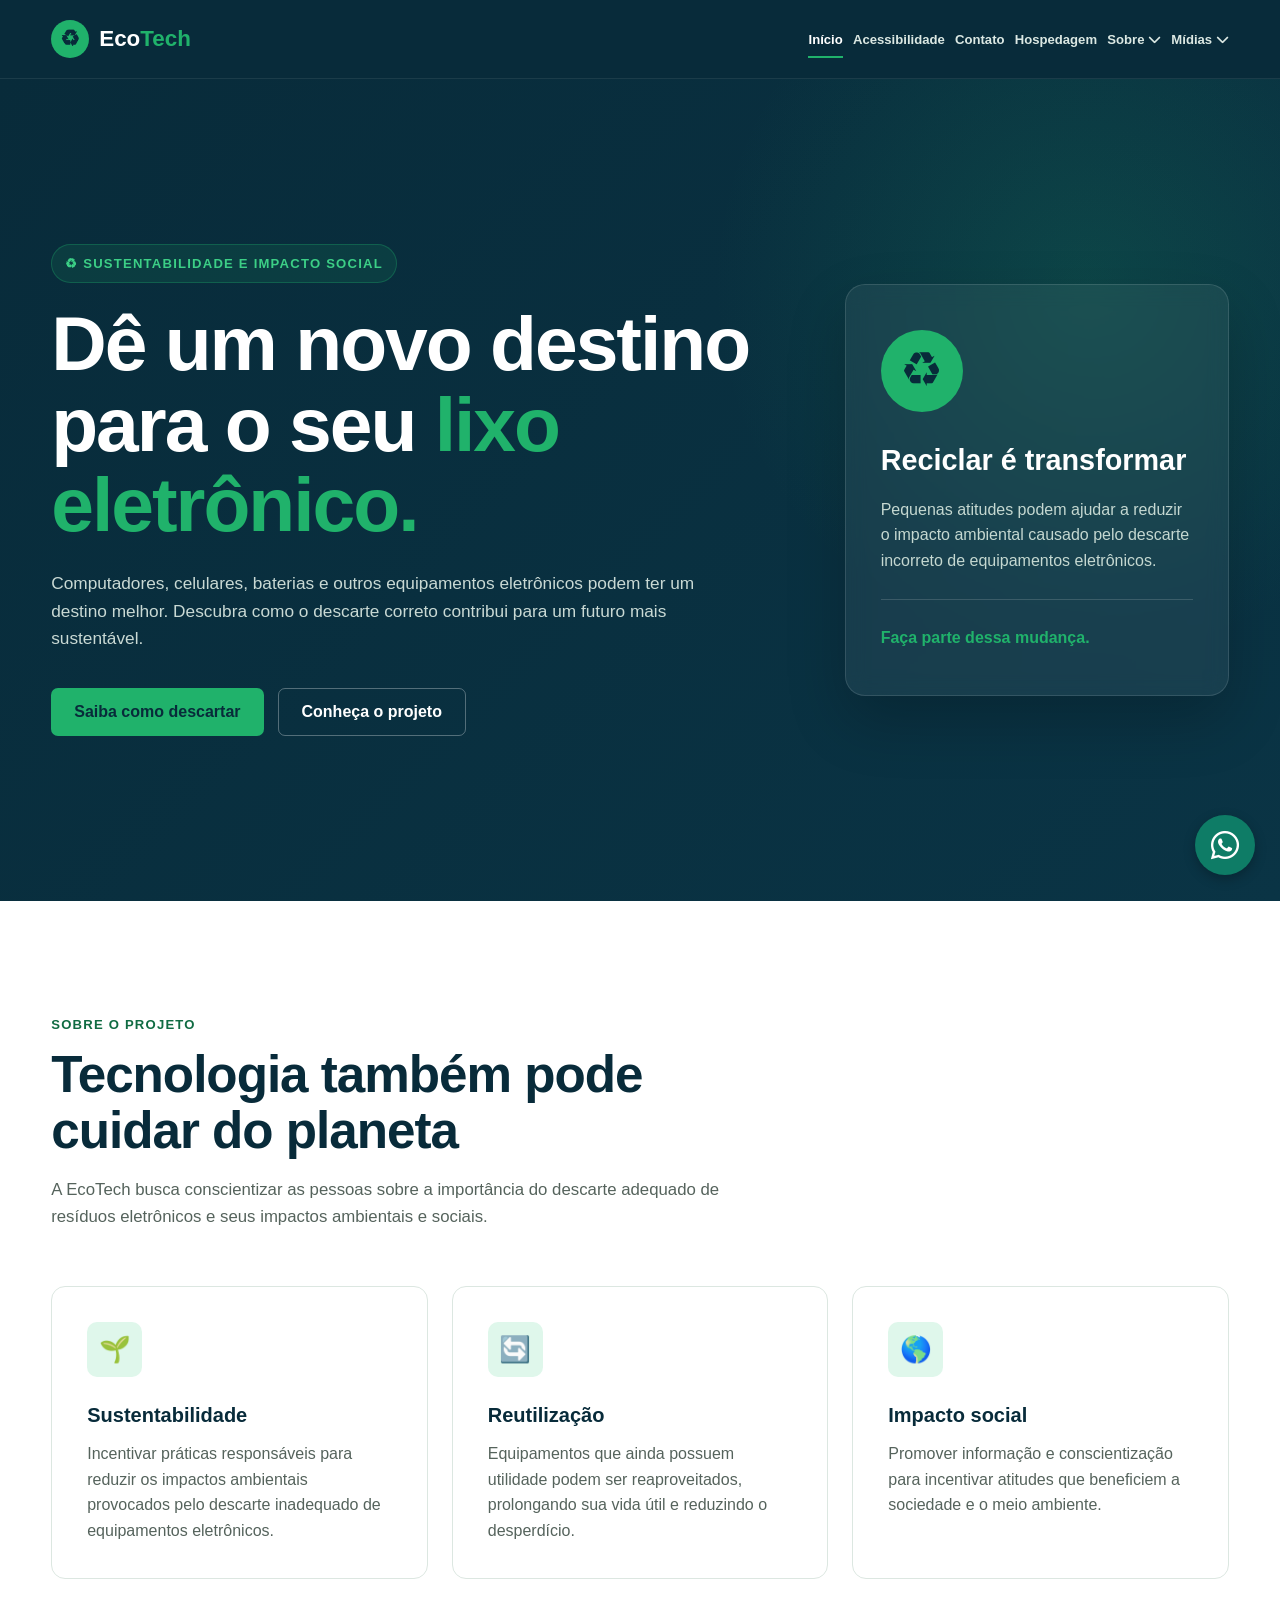
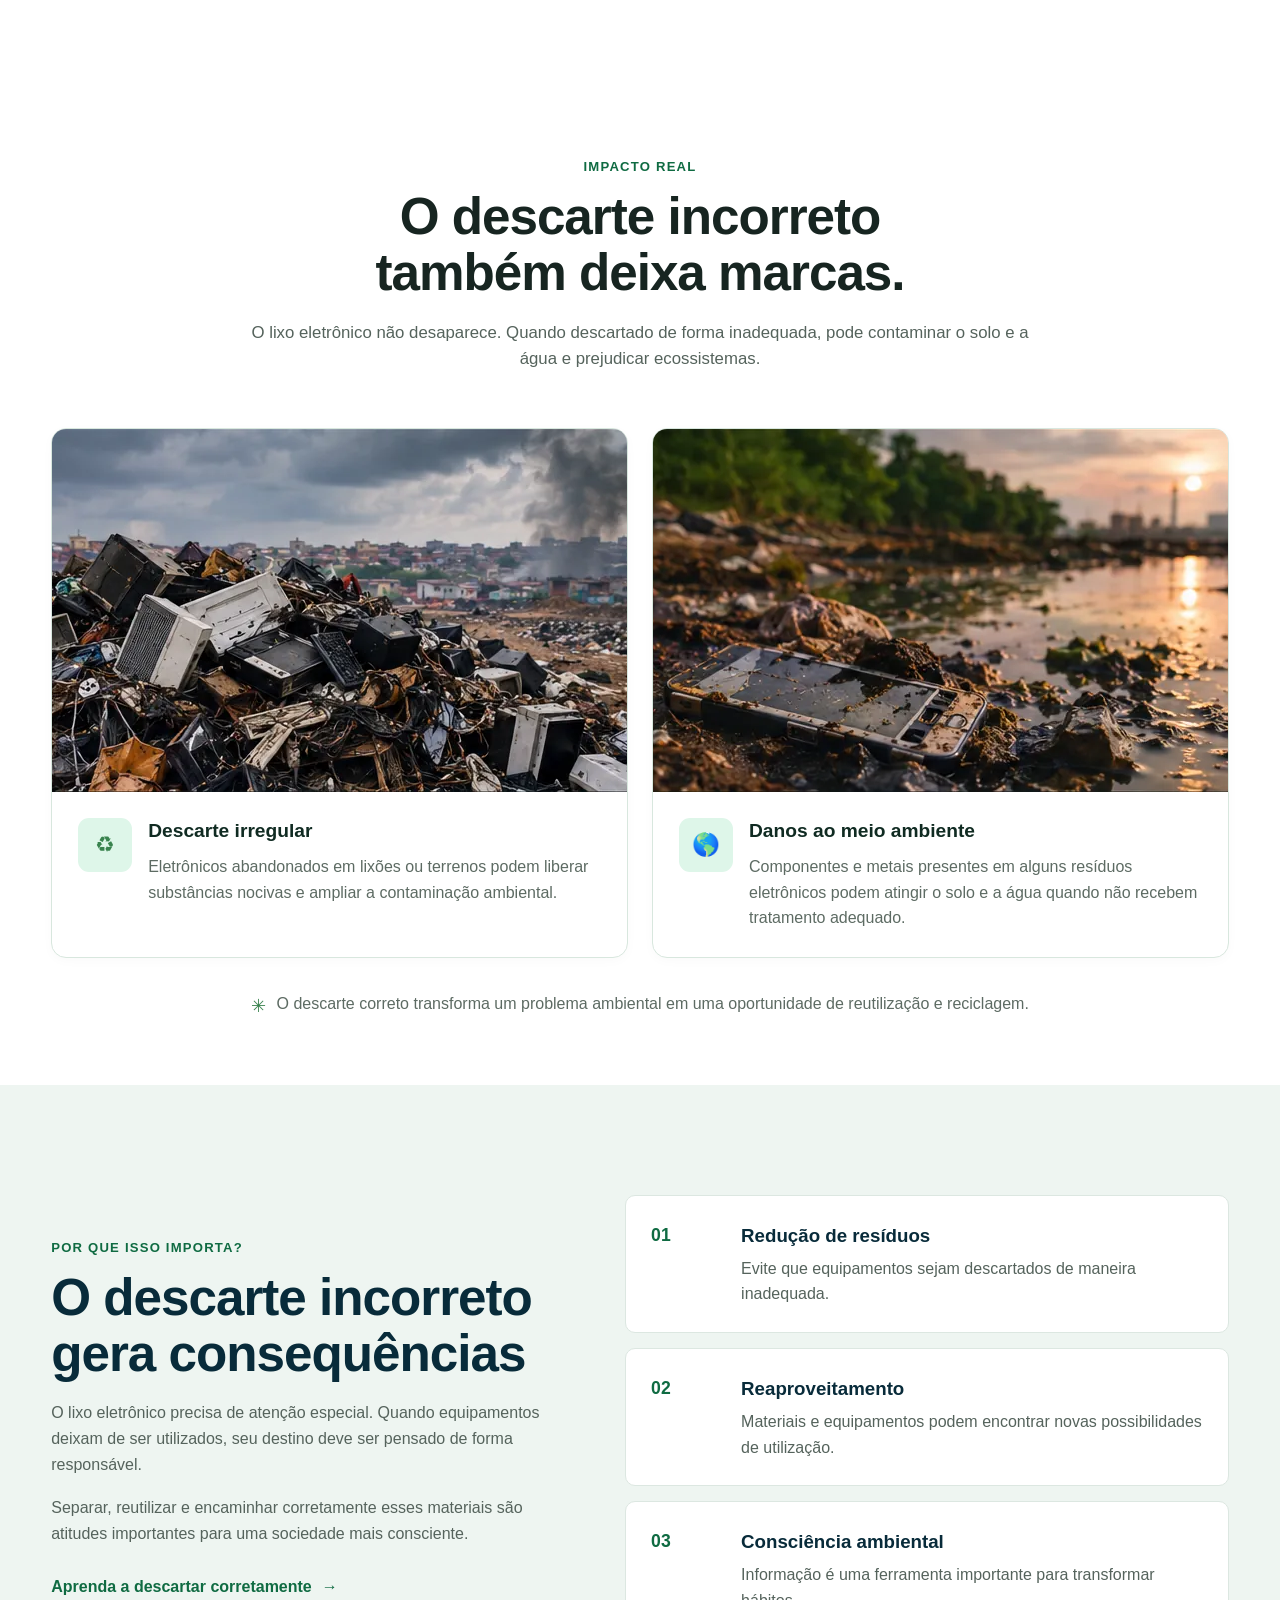
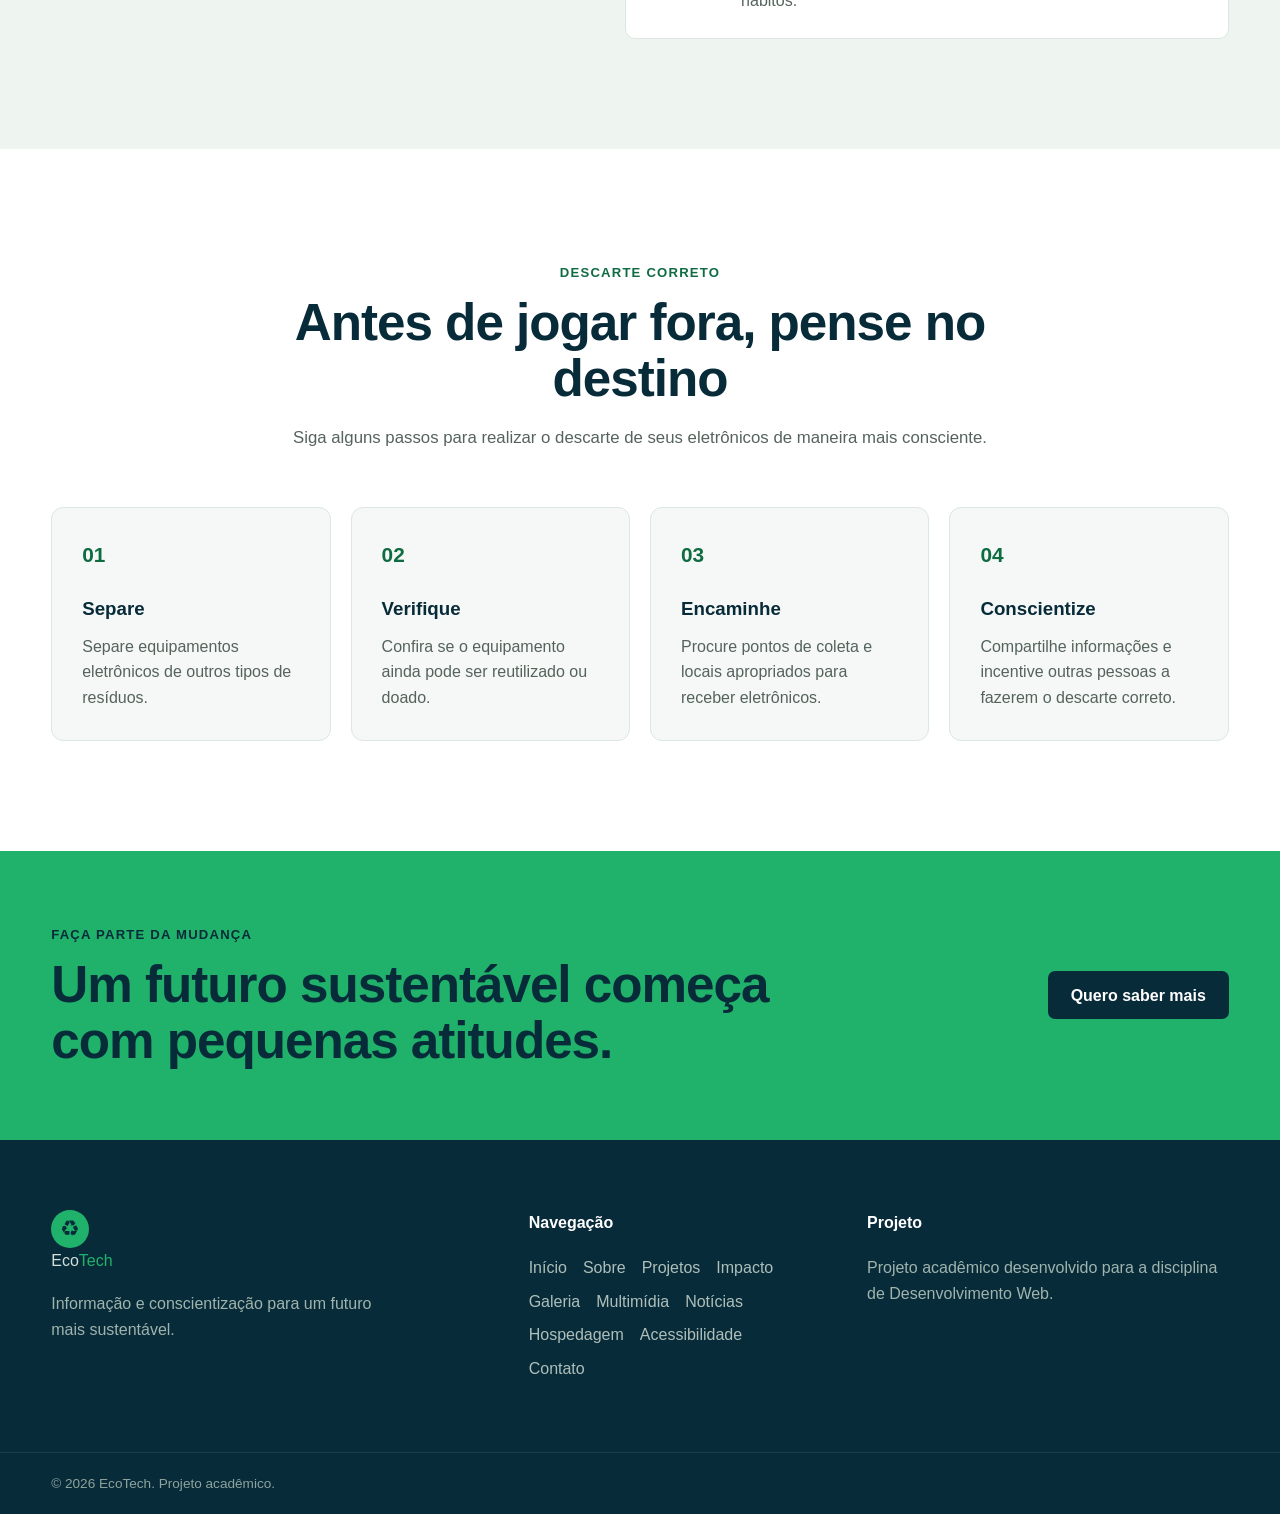
==== index.html @ 9e0bec5a "fixed hamburguer menu in all pages" ====
﻿<!doctype html>
<html lang="pt-BR">
  <head>
    <meta charset="UTF-8" />
    <meta name="author" content="EcoTech" />
    <meta name="viewport" content="width=device-width, initial-scale=1.0" />
    <meta name="keywords" content="reciclagem, lixo eletrônico, sustentabilidade, eletrônicos, descarte correto" />
    <meta name="description" content="Projeto de conscientização sobre reciclagem de eletrônicos, descarte correto e sustentabilidade."/>

    <link rel="stylesheet" href="css/menu.css" />
    <link rel="stylesheet" href="css/style.css" />
    <link rel="stylesheet" href="css/acessibilidade.css" />
    <link rel="icon" type="image/png" href="images/favicon.png" />
    <link rel="stylesheet" href="https://cdnjs.cloudflare.com/ajax/libs/font-awesome/6.7.2/css/all.min.css" />

    <title>EcoTech - Reciclagem de Eletrônicos</title>
  </head>

  <body class="whatsapp-standard">
    <a href="#conteudo" class="skip-link">Pular para o conteúdo principal</a>

    <!-- CABEÇALHO -->
    <header class="header">
      <div class="container header-content">
        <a href="index.html" class="logo" aria-label="EcoTech - Página inicial">
          <span class="logo-icon" aria-hidden="true">♻</span>
          <span>Eco<span>Tech</span></span>
        </a>

      <button
        class="menu-toggle"
        id="menu-toggle"
        type="button"
        aria-label="Abrir menu"
        aria-expanded="false"
        aria-controls="menu-principal"
      >
        <span></span>
        <span></span>
        <span></span>
      </button>

      <nav id="menu-principal" class="navigation" aria-label="Navegação principal">
        <ul class="nav-list">
          <li><a href="index.html">Início</a></li>
          <li><a href="acessibilidade.html">Acessibilidade</a></li>
          <li><a href="contato.html">Contato</a></li>
          <li><a href="orcamento_hospedagem.html">Hospedagem</a></li>

          <li class="dropdown">
            <a
              href="#"
              class="drop-btn"
              role="button"
              aria-haspopup="true"
              aria-expanded="false"
              aria-controls="submenu-sobre"
            >
              Sobre
              <i class="fa-solid fa-chevron-down" aria-hidden="true"></i>
            </a>

            <ul class="dropdown-menu" id="submenu-sobre">
              <li><a href="sobre.html">Sobre nós</a></li>
              <li><a href="impacto.html">Impacto</a></li>
              <li><a href="projetos.html">Projetos</a></li>
            </ul>
          </li>

          <li class="dropdown">
            <a
              href="#"
              class="drop-btn"
              role="button"
              aria-haspopup="true"
              aria-expanded="false"
              aria-controls="submenu-midia"
            >
              Mídias
              <i class="fa-solid fa-chevron-down" aria-hidden="true"></i>
            </a>

            <ul class="dropdown-menu" id="submenu-midia">
              <li><a href="noticias.html">Notícias</a></li>
              <li><a href="galeria.html">Galeria</a></li>
              <li><a href="midia.html">Multimídia</a></li>
            </ul>
          </li>
        </ul>
      </nav>
      </div>
    </header>

    <main id="conteudo">
      <!-- HERO -->
      <section id="inicio" class="hero">
        <div class="container hero-content">
          <div class="hero-text">
            <span class="tag">♻ Sustentabilidade e impacto social</span>

            <h1>
              Dê um novo destino para o seu
              <strong>lixo eletrônico.</strong>
            </h1>

            <p>
              Computadores, celulares, baterias e outros equipamentos
              eletrônicos podem ter um destino melhor. Descubra como o descarte
              correto contribui para um futuro mais sustentável.
            </p>

            <div class="hero-buttons">
              <a href="#descarte" class="btn btn-primary">
                Saiba como descartar
              </a>
              <a href="#sobre" class="btn btn-secondary">Conheça o projeto</a>
            </div>
          </div>

          <div class="hero-card" role="region" aria-labelledby="hero-card-title">
            <div class="recycle-icon" aria-hidden="true">♻</div>

            <h2 id="hero-card-title">Reciclar é transformar</h2>

            <p>
              Pequenas atitudes podem ajudar a reduzir o impacto ambiental
              causado pelo descarte incorreto de equipamentos eletrônicos.
            </p>

            <div class="hero-line"></div>

            <span>Faça parte dessa mudança.</span>
          </div>
        </div>
      </section>

      <!-- SOBRE O PROJETO -->
      <section id="sobre" class="section about">
        <div class="container">
          <div class="section-heading">
            <span class="section-label">Sobre o projeto</span>

            <h2>Tecnologia também pode cuidar do planeta</h2>

            <p>
              A EcoTech busca conscientizar as pessoas sobre a importância do
              descarte adequado de resíduos eletrônicos e seus impactos
              ambientais e sociais.
            </p>
          </div>

          <div class="about-grid">
            <article class="info-card">
              <div class="card-icon" aria-hidden="true">🌱</div>
              <h3>Sustentabilidade</h3>
              <p>
                Incentivar práticas responsáveis para reduzir os impactos
                ambientais provocados pelo descarte inadequado de equipamentos
                eletrônicos.
              </p>
            </article>

            <article class="info-card">
              <div class="card-icon" aria-hidden="true">🔄</div>
              <h3>Reutilização</h3>
              <p>
                Equipamentos que ainda possuem utilidade podem ser
                reaproveitados, prolongando sua vida útil e reduzindo o
                desperdício.
              </p>
            </article>

            <article class="info-card">
              <div class="card-icon" aria-hidden="true">🌎</div>
              <h3>Impacto social</h3>
              <p>
                Promover informação e conscientização para incentivar atitudes
                que beneficiem a sociedade e o meio ambiente.
              </p>
            </article>
          </div>
        </div>
      </section>

      <!-- IMPACTO REAL DO LIXO ELETRÔNICO -->
      <section
        id="impacto-ambiental"
        class="section ecotech-impact-gallery"
        aria-labelledby="impacto-ambiental-title"
      >
        <div class="container">
          <div class="section-heading center">
            <span class="section-label">Impacto real</span>
            <h2 id="impacto-ambiental-title">
              O descarte incorreto também deixa marcas.
            </h2>
            <p>
              O lixo eletrônico não desaparece. Quando descartado de forma
              inadequada, pode contaminar o solo e a água e prejudicar
              ecossistemas.
            </p>
          </div>

          <div class="ecotech-impact-grid">
            <article class="ecotech-impact-card">
              <img
                src="images/descarte-irregular.webp"
                alt="Acúmulo de computadores e componentes eletrônicos descartados irregularmente em um terreno"
                width="652"
                height="363"
                loading="lazy"
                decoding="async"
              />
              <div class="ecotech-impact-card-content">
                <span class="ecotech-impact-symbol" aria-hidden="true">♻</span>
                <div>
                  <h3>Descarte irregular</h3>
                  <p>
                    Eletrônicos abandonados em lixões ou terrenos podem liberar
                    substâncias nocivas e ampliar a contaminação ambiental.
                  </p>
                </div>
              </div>
            </article>

            <article class="ecotech-impact-card">
              <img
                src="images/impacto-ambiental.webp"
                alt="Aparelhos eletrônicos descartados junto à margem de um corpo d’água"
                width="650"
                height="363"
                loading="lazy"
                decoding="async"
              />
              <div class="ecotech-impact-card-content">
                <span class="ecotech-impact-symbol" aria-hidden="true">🌎</span>
                <div>
                  <h3>Danos ao meio ambiente</h3>
                  <p>
                    Componentes e metais presentes em alguns resíduos
                    eletrônicos podem atingir o solo e a água quando não recebem
                    tratamento adequado.
                  </p>
                </div>
              </div>
            </article>
          </div>

          <p class="ecotech-impact-note">
            <span aria-hidden="true">✳</span>
            O descarte correto transforma um problema ambiental em uma
            oportunidade de reutilização e reciclagem.
          </p>
        </div>
      </section>

      <!-- IMPACTO -->
      <section id="importancia" class="section impact">
        <div class="container impact-content">
          <div class="impact-text">
            <span class="section-label">Por que isso importa?</span>

            <h2>O descarte incorreto gera consequências</h2>

            <p>
              O lixo eletrônico precisa de atenção especial. Quando equipamentos
              deixam de ser utilizados, seu destino deve ser pensado de forma
              responsável.
            </p>

            <p>
              Separar, reutilizar e encaminhar corretamente esses materiais são
              atitudes importantes para uma sociedade mais consciente.
            </p>

            <a href="#descarte" class="text-link">
              Aprenda a descartar corretamente
              <span aria-hidden="true">→</span>
            </a>
          </div>

          <div class="impact-list">
            <article class="impact-item">
              <span class="impact-number">01</span>
              <div>
                <h3>Redução de resíduos</h3>
                <p>
                  Evite que equipamentos sejam descartados de maneira
                  inadequada.
                </p>
              </div>
            </article>

            <article class="impact-item">
              <span class="impact-number">02</span>
              <div>
                <h3>Reaproveitamento</h3>
                <p>
                  Materiais e equipamentos podem encontrar novas possibilidades
                  de utilização.
                </p>
              </div>
            </article>

            <article class="impact-item">
              <span class="impact-number">03</span>
              <div>
                <h3>Consciência ambiental</h3>
                <p>
                  Informação é uma ferramenta importante para transformar
                  hábitos.
                </p>
              </div>
            </article>
          </div>
        </div>
      </section>

      <!-- DESCARTE -->
      <section id="descarte" class="section disposal">
        <div class="container">
          <div class="section-heading center">
            <span class="section-label">Descarte correto</span>

            <h2>Antes de jogar fora, pense no destino</h2>

            <p>
              Siga alguns passos para realizar o descarte de seus eletrônicos de
              maneira mais consciente.
            </p>
          </div>

          <div class="steps">
            <article class="step">
              <span class="step-number">01</span>
              <h3>Separe</h3>
              <p>
                Separe equipamentos eletrônicos de outros tipos de resíduos.
              </p>
            </article>

            <article class="step">
              <span class="step-number">02</span>
              <h3>Verifique</h3>
              <p>
                Confira se o equipamento ainda pode ser reutilizado ou doado.
              </p>
            </article>

            <article class="step">
              <span class="step-number">03</span>
              <h3>Encaminhe</h3>
              <p>
                Procure pontos de coleta e locais apropriados para receber
                eletrônicos.
              </p>
            </article>

            <article class="step">
              <span class="step-number">04</span>
              <h3>Conscientize</h3>
              <p>
                Compartilhe informações e incentive outras pessoas a fazerem o
                descarte correto.
              </p>
            </article>
          </div>
        </div>
      </section>

      <!-- CTA -->
      <section class="cta">
        <div class="container cta-content">
          <div>
            <span class="section-label">Faça parte da mudança</span>
            <h2>Um futuro sustentável começa com pequenas atitudes.</h2>
          </div>

          <a href="contato.html" class="btn btn-light"> Quero saber mais </a>
        </div>
      </section>

      <!-- Botão flutuante do WhatsApp -->
      <a
        href="https://wa.me/5511999999999"
        class="whatsapp-float"
        target="_blank"
        rel="noopener noreferrer"
        aria-label="Entre em contato com a EcoTech pelo WhatsApp (abre em nova aba)"
        title="Fale conosco pelo WhatsApp"
      >
        <i class="fa-brands fa-whatsapp" aria-hidden="true"></i>
      </a>
    </main>

    <!-- RODAPÉ -->
    <footer id="contato" class="footer">
      <div class="container footer-content">
        <div class="footer-brand">
          <a href="#inicio" class="logo">
            <span class="logo-icon" aria-hidden="true">♻</span>
            <span>Eco<span>Tech</span></span>
          </a>

          <p>Informação e conscientização para um futuro mais sustentável.</p>
        </div>

        <div class="footer-column">
          <h2>Navegação</h2>
          <ul class="footer-links-list">
            <li><a href="index.html#inicio" aria-current="page">Início</a></li>
            <li><a href="sobre.html">Sobre</a></li>
            <li><a href="projetos.html">Projetos</a></li>
            <li><a href="impacto.html">Impacto</a></li>
            <li><a href="galeria.html">Galeria</a></li>
            <li><a href="midia.html">Multimídia</a></li>
            <li><a href="noticias.html">Notícias</a></li>
            <li><a href="orcamento_hospedagem.html">Hospedagem</a></li>
            <li><a href="acessibilidade.html">Acessibilidade</a></li>
            <li><a href="contato.html">Contato</a></li>
          </ul>
        </div>

        <div class="footer-column">
          <h2>Projeto</h2>
          <p>
            Projeto acadêmico desenvolvido para a disciplina de Desenvolvimento
            Web.
          </p>
        </div>
      </div>

      <div class="footer-bottom">
        <div class="container">
          <p>© 2026 EcoTech. Projeto acadêmico.</p>
        </div>
      </div>
    </footer>

    <script src="funcionalidades/acessibilidade.js"></script>

    <!-- VLibras -->
    <div vw class="enabled">
      <div vw-access-button class="active"></div>
      <div vw-plugin-wrapper>
        <div class="vw-plugin-top-wrapper"></div>
      </div>
    </div>

    <script src="https://vlibras.gov.br/app/vlibras-plugin.js"></script>
    <script>
      new window.VLibras.Widget("https://vlibras.gov.br/app");
    </script>
     <script src="js/header.js" defer></script>
  </body>
</html>
---- css/menu.css ----
/* Ajustes compartilhados para acomodar o menu completo e mantê-lo responsivo. */
@media (min-width: 1101px) {
  .header-content .nav-list {
    gap: clamp(8px, 0.8vw, 12px);
  }

  .header-content .nav-list > li > a,
  .header-content .nav-list > li.dropdown > .drop-btn {
    font-size: clamp(0.82rem, 0.88vw, 0.92rem);
    white-space: nowrap;
  }
}

/* Em tablets, o menu completo recolhe no mesmo botão hambúrguer. */
@media (min-width: 769px) and (max-width: 1100px) {
  .header-content {
    position: relative;
  }

  .header-content > .menu-toggle {
    display: flex !important;
    margin: 0 0 0 auto !important;
  }

  .header-content > .navigation {
    display: none;
    position: absolute;
    z-index: 1000;
    top: 100%;
    left: 0;
    right: 0;
    width: 100%;
    margin: 0;
    padding: 12px 20px 20px;
    background: var(--dark-blue);
    border-top: 1px solid rgba(255, 255, 255, 0.08);
    box-shadow: 0 12px 24px rgba(0, 0, 0, 0.25);
  }

  .header-content > .navigation.is-open {
    display: block !important;
  }

  .header-content > .navigation .nav-list {
    display: flex;
    flex-direction: column;
    align-items: stretch;
    gap: 4px;
  }

  .header-content > .navigation .nav-list > li {
    width: 100%;
  }

  .header-content > .navigation .nav-list > li > a,
  .header-content > .navigation .nav-list > li.dropdown > .drop-btn {
    display: block;
    padding: 13px 10px;
    font-size: 0.9rem;
  }

  .header-content > .navigation .nav-list a::after {
    bottom: 5px;
    left: 10px;
    max-width: calc(100% - 20px);
  }

  .header-content .nav-list .dropdown.is-open .dropdown-menu {
    display: block;
    position: static;
    min-width: 0;
    margin-top: 8px;
    padding: 0 0 0 14px;
    border: 0;
    border-left: 2px solid rgba(32, 178, 107, 0.5);
    border-radius: 0;
    box-shadow: none;
    background: transparent;
  }

  .header-content .nav-list .dropdown-menu li a {
    color: #dbe8e3 !important;
    padding: 8px 0;
    font-size: 0.9rem;
  }

  .header-content .nav-list .dropdown-menu li a:hover {
    background: transparent;
    color: var(--green) !important;
  }
}

@media (max-width: 768px) {
  .header-content .nav-list {
    gap: 4px;
  }
}

/* Rótulo da categoria que agrupa Galeria e Multimídia no rodapé. */
.footer-nav-label {
  font-weight: 600;
}

/* Os links do rodapé fluem em linhas e quebram automaticamente conforme o espaço disponível. */
.footer-column .footer-links-list {
  display: flex;
  flex-flow: row wrap;
  align-items: flex-start;
  gap: 8px 16px;
}

.footer-column .footer-links-list > .footer-nav-label {
  flex-basis: 100%;
  margin-top: 4px;
}

/* Cor padrão do botão flutuante do WhatsApp em todas as páginas, exceto Acessibilidade. */
.whatsapp-standard .whatsapp-float,
.whatsapp-standard .whatsapp-float:hover {
  background-color: #0e7c66 !important;
}
---- css/style.css ----
/* =========================================
   RESET
========================================= */

* {
  margin: 0;
  padding: 0;
  box-sizing: border-box;
}

html {
  scroll-behavior: smooth;
}

body {
  font-family: Arial, Helvetica, sans-serif;
  background-color: #f5f8f6;
  color: #17251f;
  line-height: 1.6;
}

a {
  color: inherit;
  text-decoration: none;
}

ul {
  list-style: none;
}

img {
  max-width: 100%;
  display: block;
}

/* =========================================
   VARIÁVEIS
========================================= */

:root {
  --dark-blue: #082b3a;
  --dark-blue-2: #0d3b4f;

  --green: #20b26b;
  --green-dark: #168451;
  --green-light: #dff7eb;

  --white: #ffffff;
  --light: #f5f8f6;
  --gray: #66736d;
  --border: #dce7e1;

  --container: 1180px;
}

/* =========================================
   ACESSIBILIDADE BASE
========================================= */

.skip-link {
  position: absolute;
  top: -100px;
  left: 20px;
  z-index: 9999;
  background-color: var(--dark-blue);
  color: var(--white);
  padding: 12px 18px;
  border-radius: 6px;
  font-weight: 700;
}

.skip-link:focus {
  top: 15px;
}

/* =========================================
   CONTAINER
========================================= */

.container {
  width: min(92%, var(--container));
  margin: 0 auto;
}

/* =========================================
   HEADER E NAVEGAÇÃO
========================================= */

.header {
  position: sticky;
  top: 0;
  z-index: 1000;
  background-color: var(--dark-blue);
  border-bottom: 1px solid rgba(255, 255, 255, 0.08);
}

.header-content {
  position: relative;
  min-height: 78px;
  display: flex;
  flex-direction: row;
  align-items: center;
  justify-content: space-between;
  gap: 16px;
}

.header-content > .logo {
  display: inline-flex;
  align-items: center;
  justify-content: flex-start;
  gap: 10px;
  margin: 0 auto 0 0;
  flex: 0 0 auto;
  color: var(--white);
  font-size: 1.4rem;
  font-weight: 800;
}

.logo > span:last-child > span {
  color: var(--green);
}

.logo-icon {
  width: 38px;
  height: 38px;
  display: grid;
  place-items: center;
  flex-shrink: 0;
  border-radius: 50%;
  background-color: var(--green);
  color: var(--dark-blue);
  font-size: 1.4rem;
}

.navigation {
  display: block;
  margin-left: auto;
}

.nav-list {
  display: flex;
  align-items: center;
  gap: 28px;
}

.nav-list a {
  position: relative;
  display: inline-block;
  color: #dbe8e3;
  font-size: 0.95rem;
  font-weight: 600;
  transition: color 0.2s ease;
}

.nav-list a::after {
  content: "";
  position: absolute;
  left: 0;
  bottom: -8px;
  width: 0;
  height: 2px;
  background-color: var(--green);
  transition: width 0.2s ease;
}

.nav-list a:hover,
.nav-list a.active,
.nav-list a[aria-current="page"] {
  color: var(--white);
}

.nav-list a:hover::after,
.nav-list a.active::after,
.nav-list a[aria-current="page"]::after {
  width: 100%;
}

/* Submenu Mídia */
.nav-list .dropdown {
  position: relative;
}

.nav-list .dropdown-menu {
  display: none;
  position: absolute;
  top: calc(100% + 8px);
  left: 0;
  background-color: #ffffff;
  min-width: 170px;
  box-shadow: 0 10px 15px -3px rgba(0, 0, 0, 0.2);
  border-radius: 8px;
  padding: 8px 0;
  z-index: 999;
  border: 1px solid #e5e7eb;
}

.nav-list .dropdown:hover > .dropdown-menu,
.nav-list .dropdown.is-open > .dropdown-menu {
  display: block;
}

.nav-list .dropdown-menu li {
  display: block;
  margin: 0;
}

.nav-list .dropdown-menu li a {
  color: #166534;
  padding: 10px 20px;
  display: block;
  white-space: nowrap;
  font-size: 14px;
  font-weight: 600;
  transition: background-color 0.2s ease;
}

.nav-list .dropdown-menu li a::after {
  display: none;
}

.nav-list .dropdown-menu li a:hover {
  background-color: #f3f4f6;
  color: #0f4c27;
}

/* Botão hambúrguer */
.menu-toggle {
  display: none;
  width: 44px;
  height: 44px;
  padding: 9px;
  margin: 0 0 0 auto;
  flex: 0 0 44px;
  flex-direction: column;
  align-items: center;
  justify-content: center;
  gap: 5px;
  border: 1px solid rgba(255, 255, 255, 0.15);
  border-radius: 8px;
  background: transparent;
  color: var(--green);
  cursor: pointer;
}

.menu-toggle span {
  display: block;
  width: 22px;
  height: 2px;
  border-radius: 2px;
  background-color: currentColor;
  transition: transform 0.25s ease, opacity 0.25s ease;
}

/* =========================================
   HERO
========================================= */

.hero {
  min-height: calc(100vh - 78px);
  display: flex;
  align-items: center;
  background:
    radial-gradient(
      circle at 85% 25%,
      rgba(32, 178, 107, 0.16),
      transparent 30%
    ),
    linear-gradient(135deg, var(--dark-blue), #0a3445);
  color: var(--white);
  overflow: hidden;
}

.hero-content {
  display: grid;
  grid-template-columns: 1.3fr 0.7fr;
  align-items: center;
  gap: 80px;
  padding: 90px 0;
}

.tag,
.section-label {
  display: inline-block;
  color: var(--green);
  font-size: 0.82rem;
  font-weight: 800;
  text-transform: uppercase;
  letter-spacing: 1.2px;
}

.tag {
  margin-bottom: 20px;
  padding: 8px 13px;
  background-color: rgba(32, 178, 107, 0.12);
  border: 1px solid rgba(32, 178, 107, 0.3);
  border-radius: 50px;
}

.hero h1 {
  max-width: 720px;
  font-size: clamp(2.5rem, 6vw, 5rem);
  line-height: 1.05;
  letter-spacing: -2px;
  margin-bottom: 25px;
}

.hero h1 strong {
  color: var(--green);
}

.hero-text > p {
  max-width: 650px;
  color: #c9d9d4;
  font-size: 1.08rem;
  margin-bottom: 35px;
}

.hero-buttons {
  display: flex;
  flex-wrap: wrap;
  gap: 14px;
}

.btn {
  display: inline-flex;
  align-items: center;
  justify-content: center;
  min-height: 48px;
  padding: 0 23px;
  border-radius: 7px;
  font-weight: 700;
  transition: transform 0.2s ease, background-color 0.2s ease;
}

.btn:hover {
  transform: translateY(-3px);
}

.btn-primary {
  background-color: var(--green);
  color: var(--dark-blue);
}

.btn-primary:hover {
  background-color: #36c57d;
}

.btn-secondary {
  border: 1px solid rgba(255, 255, 255, 0.3);
  color: var(--white);
}

.btn-secondary:hover {
  background-color: rgba(255, 255, 255, 0.08);
}

.hero-card {
  padding: 45px 35px;
  background-color: rgba(255, 255, 255, 0.06);
  border: 1px solid rgba(255, 255, 255, 0.12);
  border-radius: 20px;
  backdrop-filter: blur(10px);
  box-shadow: 0 25px 60px rgba(0, 0, 0, 0.2);
}

.recycle-icon {
  width: 82px;
  height: 82px;
  display: grid;
  place-items: center;
  margin-bottom: 25px;
  border-radius: 50%;
  background-color: var(--green);
  color: var(--dark-blue);
  font-size: 3rem;
}

.hero-card h2 {
  font-size: 1.8rem;
  margin-bottom: 14px;
}

.hero-card p {
  color: #c5d8d1;
}

.hero-line {
  width: 100%;
  height: 1px;
  margin: 25px 0;
  background-color: rgba(255, 255, 255, 0.15);
}

.hero-card > span {
  color: var(--green);
  font-weight: 700;
}

/* =========================================
   SEÇÕES
========================================= */

.section {
  padding: 110px 0;
}

.section-heading {
  max-width: 720px;
  margin-bottom: 55px;
}

.section-heading.center {
  margin-left: auto;
  margin-right: auto;
  text-align: center;
}

.section-heading h2,
.impact-text h2,
.cta h2 {
  margin-top: 10px;
  color: var(--dark-blue);
  font-size: clamp(2rem, 4vw, 3.2rem);
  line-height: 1.1;
  letter-spacing: -1px;
}

.section-heading p {
  margin-top: 18px;
  color: var(--gray);
  font-size: 1.05rem;
}

/* =========================================
   SOBRE E CARDS
========================================= */

.about {
  background-color: var(--white);
}

.about-grid {
  display: grid;
  grid-template-columns: repeat(3, 1fr);
  gap: 24px;
}

.info-card {
  padding: 35px;
  background-color: var(--white);
  border: 1px solid var(--border);
  border-radius: 14px;
  transition: transform 0.25s ease, box-shadow 0.25s ease;
}

.info-card:hover {
  transform: translateY(-6px);
  box-shadow: 0 18px 40px rgba(8, 43, 58, 0.1);
}

.card-icon {
  width: 55px;
  height: 55px;
  display: grid;
  place-items: center;
  margin-bottom: 22px;
  background-color: var(--green-light);
  border-radius: 10px;
  font-size: 1.6rem;
}

.info-card h3 {
  margin-bottom: 10px;
  color: var(--dark-blue);
  font-size: 1.25rem;
}

.info-card p {
  color: var(--gray);
}

/* =========================================
   IMPACTO AMBIENTAL (GALERIA DE IMPACTO)
========================================= */

.ecotech-impact-gallery {
  overflow: hidden;
  padding-block: clamp(2rem, 5vw, 4rem);
  background: var(--white);
}

.ecotech-impact-gallery .section-heading {
  max-width: 780px;
  margin-inline: auto;
  text-align: center;
}

.ecotech-impact-gallery .section-heading h2 {
  text-wrap: balance;
  color: #172521;
}

.ecotech-impact-grid {
  display: grid;
  grid-template-columns: repeat(2, minmax(0, 1fr));
  gap: clamp(1rem, 2.5vw, 1.5rem);
  margin-top: clamp(2rem, 4vw, 3rem);
}

.ecotech-impact-card {
  display: flex;
  flex-direction: column;
  min-width: 0;
  overflow: hidden;
  border: 1px solid #d8e7de;
  border-radius: 15px;
  background: #ffffff;
  box-shadow: 0 3px 12px rgba(23, 37, 33, 0.025);
  transition: transform 220ms ease, box-shadow 220ms ease, border-color 220ms ease;
}

.ecotech-impact-card:hover {
  transform: translateY(-4px);
  border-color: #a8d9b7;
  box-shadow: 0 12px 28px rgba(35, 75, 50, 0.09);
}

.ecotech-impact-card > img {
  display: block;
  width: 100%;
  aspect-ratio: 1.8 / 1;
  object-fit: cover;
  background: #e0f5e9;
}

.ecotech-impact-card-content {
  display: grid;
  grid-template-columns: auto minmax(0, 1fr);
  align-items: start;
  gap: 1rem;
  flex: 1;
  padding: clamp(1.25rem, 2.5vw, 1.6rem);
}

.ecotech-impact-symbol {
  display: grid;
  place-items: center;
  width: 3.4rem;
  height: 3.4rem;
  flex-shrink: 0;
  border-radius: 11px;
  background: #def6e9;
  color: #39834e;
  font-size: 1.4rem;
  line-height: 1;
  transition: background-color 220ms ease, transform 220ms ease;
}

.ecotech-impact-card:hover .ecotech-impact-symbol {
  background: #d0f0dc;
  transform: scale(1.04);
}

.ecotech-impact-card h3 {
  margin: 0 0 0.65rem;
  color: #102b22;
  font-size: clamp(1.05rem, 1.5vw, 1.25rem);
  font-weight: 650;
  line-height: 1.35;
}

.ecotech-impact-card p {
  margin: 0;
  color: #5d6b63;
  font-size: 1rem;
  line-height: 1.6;
  overflow-wrap: break-word;
}

.ecotech-impact-note {
  display: flex;
  justify-content: center;
  align-items: flex-start;
  gap: 0.65rem;
  max-width: 850px;
  margin: 2rem auto 0;
  color: #5d6b63;
  text-align: center;
  line-height: 1.7;
}

.ecotech-impact-note span {
  flex-shrink: 0;
  color: #39834e;
  font-size: 1.15rem;
}

/* =========================================
   IMPACTO (POR QUE ISSO IMPORTA)
========================================= */

.impact {
  background-color: #eef5f1;
}

.impact-content {
  display: grid;
  grid-template-columns: 0.9fr 1.1fr;
  gap: 80px;
  align-items: center;
}

.impact-text p {
  margin-top: 18px;
  color: var(--gray);
}

.text-link {
  display: inline-flex;
  gap: 10px;
  margin-top: 28px;
  color: var(--green-dark);
  font-weight: 800;
}

.text-link:hover {
  color: var(--dark-blue);
}

.impact-list {
  display: flex;
  flex-direction: column;
  gap: 15px;
}

.impact-item {
  display: grid;
  grid-template-columns: 70px 1fr;
  gap: 20px;
  padding: 25px;
  background-color: var(--white);
  border-radius: 10px;
  border: 1px solid var(--border);
}

.impact-number {
  color: var(--green);
  font-size: 1.1rem;
  font-weight: 900;
}

.impact-item h3 {
  color: var(--dark-blue);
  margin-bottom: 5px;
}

.impact-item p {
  color: var(--gray);
}

/* =========================================
   DESCARTE
========================================= */

.disposal {
  background-color: var(--white);
}

.steps {
  display: grid;
  grid-template-columns: repeat(4, 1fr);
  gap: 20px;
}

.step {
  position: relative;
  padding: 30px;
  background-color: var(--light);
  border: 1px solid var(--border);
  border-radius: 12px;
}

.step-number {
  display: block;
  margin-bottom: 22px;
  color: var(--green);
  font-size: 1.3rem;
  font-weight: 900;
}

.step h3 {
  margin-bottom: 10px;
  color: var(--dark-blue);
}

.step p {
  color: var(--gray);
}

/* =========================================
   CTA
========================================= */

.cta {
  background-color: var(--green);
  padding: 70px 0;
}

.cta-content {
  display: flex;
  align-items: center;
  justify-content: space-between;
  gap: 40px;
}

.cta .section-label {
  color: var(--dark-blue);
}

.cta h2 {
  max-width: 750px;
  color: var(--dark-blue);
  margin-top: 10px;
}

.btn-light {
  flex-shrink: 0;
  background-color: var(--dark-blue);
  color: var(--white);
}

.btn-light:hover {
  background-color: var(--dark-blue-2);
}

/* =========================================
   BOTÃO FLUTUANTE DO WHATSAPP
========================================= */

.whatsapp-float {
  position: fixed;
  right: 25px;
  bottom: 25px;
  z-index: 999;
  display: flex;
  align-items: center;
  justify-content: center;
  width: 60px;
  height: 60px;
  background-color: #25d366;
  color: #ffffff;
  font-size: 32px;
  border-radius: 50%;
  box-shadow: 0 4px 12px rgba(0, 0, 0, 0.25);
  transition: transform 0.3s ease, background-color 0.3s ease, box-shadow 0.3s ease;
}

.whatsapp-float:hover {
  color: #ffffff;
  transform: translateY(-4px) scale(1.05);
  box-shadow: 0 6px 16px rgba(0, 0, 0, 0.3);
}

/* =========================================
   FOOTER
========================================= */

.footer {
  background-color: var(--dark-blue);
  color: #d1dfda;
}

.footer-content {
  display: grid;
  grid-template-columns: 1.5fr 1fr 1.3fr;
  gap: 60px;
  padding: 70px 0;
}

.footer-brand p {
  max-width: 350px;
  margin-top: 18px;
  color: #9fb4ad;
}

.footer-column h2 {
  margin-bottom: 20px;
  color: var(--white);
  font-size: 1rem;
}

.footer-column ul {
  display: flex;
  flex-direction: column;
  gap: 10px;
}

.footer-column a {
  color: #aebfba;
  transition: color 0.2s ease;
}

.footer-column a:hover {
  color: var(--green);
}

.footer-column p {
  color: #9fb4ad;
}

.footer-bottom {
  border-top: 1px solid rgba(255, 255, 255, 0.08);
  padding: 20px 0;
}

.footer-bottom p {
  color: #8da39c;
  font-size: 0.85rem;
}

/* =========================================
   RESPONSIVIDADE
========================================= */

@media (max-width: 900px) {
  .hero-content {
    grid-template-columns: 1fr;
    gap: 50px;
    padding: 80px 0;
  }

  .hero {
    min-height: auto;
  }

  .hero-card {
    max-width: 600px;
  }

  .about-grid {
    grid-template-columns: repeat(2, 1fr);
  }

  .impact-content {
    grid-template-columns: 1fr;
    gap: 50px;
  }

  .steps {
    grid-template-columns: repeat(2, 1fr);
  }

  .footer-content {
    grid-template-columns: 1fr 1fr;
  }
}

@media (max-width: 768px) {
  .header-content {
    min-height: 70px;
    flex-direction: row;
    align-items: center;
    justify-content: space-between;
    gap: 12px;
    padding-top: 0;
    padding-bottom: 0;
  }

  .header-content > .logo {
    font-size: 1.3rem;
  }

  .logo-icon {
    width: 34px;
    height: 34px;
    font-size: 1.2rem;
  }

  .menu-toggle {
    display: flex;
    position: relative;
    z-index: 2;
  }

  .header-content > .navigation {
    display: none;
    position: absolute;
    top: 100%;
    left: 0;
    right: 0;
    width: 100%;
    margin: 0;
    padding: 15px 20px 25px;
    background-color: var(--dark-blue);
    border-top: 1px solid rgba(255, 255, 255, 0.08);
    box-shadow: 0 12px 24px rgba(0, 0, 0, 0.25);
    z-index: 999;
  }

  .header-content > .navigation.is-open {
    display: block;
  }

  .nav-list {
    flex-direction: column;
    align-items: stretch;
    gap: 4px;
  }

  .nav-list li {
    width: 100%;
  }

  .nav-list a {
    display: block;
    padding: 12px 10px;
  }

  .nav-list a::after {
    bottom: 5px;
    left: 10px;
    max-width: calc(100% - 20px);
  }

  .nav-list a:hover,
  .nav-list a.active {
    color: var(--green);
  }

  .nav-list .dropdown-menu {
    position: static;
    box-shadow: none;
    border: none;
    background-color: rgba(0, 0, 0, 0.18);
    margin-top: 4px;
    border-radius: 6px;
  }

  .nav-list .dropdown-menu li a {
    color: var(--white);
    padding: 10px 18px;
  }

  .nav-list .dropdown-menu li a:hover {
    background-color: rgba(255, 255, 255, 0.08);
    color: var(--green);
  }

  .menu-toggle[aria-expanded="true"] span:nth-child(1) {
    transform: translateY(7px) rotate(45deg);
  }

  .menu-toggle[aria-expanded="true"] span:nth-child(2) {
    opacity: 0;
  }

  .menu-toggle[aria-expanded="true"] span:nth-child(3) {
    transform: translateY(-7px) rotate(-45deg);
  }

  .whatsapp-float {
    right: 18px;
    bottom: 18px;
    width: 54px;
    height: 54px;
    font-size: 29px;
  }
}

@media (max-width: 600px) {
  .hero-content {
    padding: 65px 0;
  }

  .hero h1 {
    font-size: 2.7rem;
    letter-spacing: -1.5px;
  }

  .hero-text > p {
    font-size: 1rem;
  }

  .hero-buttons {
    flex-direction: column;
  }

  .btn {
    width: 100%;
  }

  .hero-card {
    padding: 30px;
  }

  .section {
    padding: 75px 0;
  }

  .section-heading {
    margin-bottom: 35px;
  }

  .about-grid {
    grid-template-columns: 1fr;
  }

  .ecotech-impact-grid {
    grid-template-columns: 1fr;
    gap: 1rem;
    margin-top: 1.75rem;
  }

  .ecotech-impact-card-content {
    padding: 1.25rem;
    gap: 0.85rem;
  }

  .ecotech-impact-symbol {
    width: 3rem;
    height: 3rem;
    font-size: 1.25rem;
  }

  .ecotech-impact-note {
    text-align: left;
    margin-top: 1.5rem;
  }

  .steps {
    grid-template-columns: 1fr;
  }

  .impact-item {
    grid-template-columns: 50px 1fr;
  }

  .cta-content {
    flex-direction: column;
    align-items: flex-start;
  }

  .footer-content {
    grid-template-columns: 1fr;
    gap: 35px;
    padding: 55px 0;
  }
}

@media (max-width: 380px) {
  .hero h1 {
    font-size: 2.25rem;
  }

  .whatsapp-float {
    right: 14px;
    bottom: 14px;
    width: 50px;
    height: 50px;
    font-size: 27px;
  }
}
  .footer-nav-label,
  .footer-nav-label span {
    font-weight: 400;
}
---- css/acessibilidade.css ----
/* EcoTech - ajustes de acessibilidade compartilhados pelas páginas */

.sr-only {
  position: absolute;
  width: 1px;
  height: 1px;
  padding: 0;
  margin: -1px;
  overflow: hidden;
  clip: rect(0, 0, 0, 0);
  white-space: nowrap;
  border: 0;
}

/* Foco de teclado sempre visível (anel duplo para contraste em fundos claros e escuros) */
a:focus-visible,
button:focus-visible,
summary:focus-visible,
audio:focus-visible,
video:focus-visible,
[tabindex]:focus-visible {
  outline: 3px solid #166534;
  outline-offset: 2px;
  box-shadow: 0 0 0 2px #ffffff;
}

.nav-list a:focus-visible {
  color: var(--white);
}

.nav-list a:focus-visible::after {
  width: 100%;
}

.nav-list .dropdown-menu li a:focus-visible {
  background-color: #f3f4f6;
}

/* =========================================
   CONTRASTE (WCAG AA)
========================================= */

:root {
  --gray: #55635c;
}

.section-label {
  color: #0f6b42;
}

.tag {
  color: #3ccf86;
}

.impact-number,
.step-number {
  color: #0f6b42;
}

.text-link {
  color: #0f6b42;
}

.skip-link {
  background-color: var(--dark-blue);
  color: var(--white);
}

.whatsapp-float {
  background-color: #0e7c66;
}

@media (prefers-reduced-motion: reduce) {
  html {
    scroll-behavior: auto;
  }

  *,
  *::before,
  *::after {
    animation-duration: 0.01ms !important;
    animation-iteration-count: 1 !important;
    transition-duration: 0.01ms !important;
    scroll-behavior: auto !important;
  }

  .gallery-card:hover,
  .info-card:hover,
  .ecotech-impact-card:hover,
  .btn:hover,
  .whatsapp-float:hover {
    transform: none !important;
  }
}
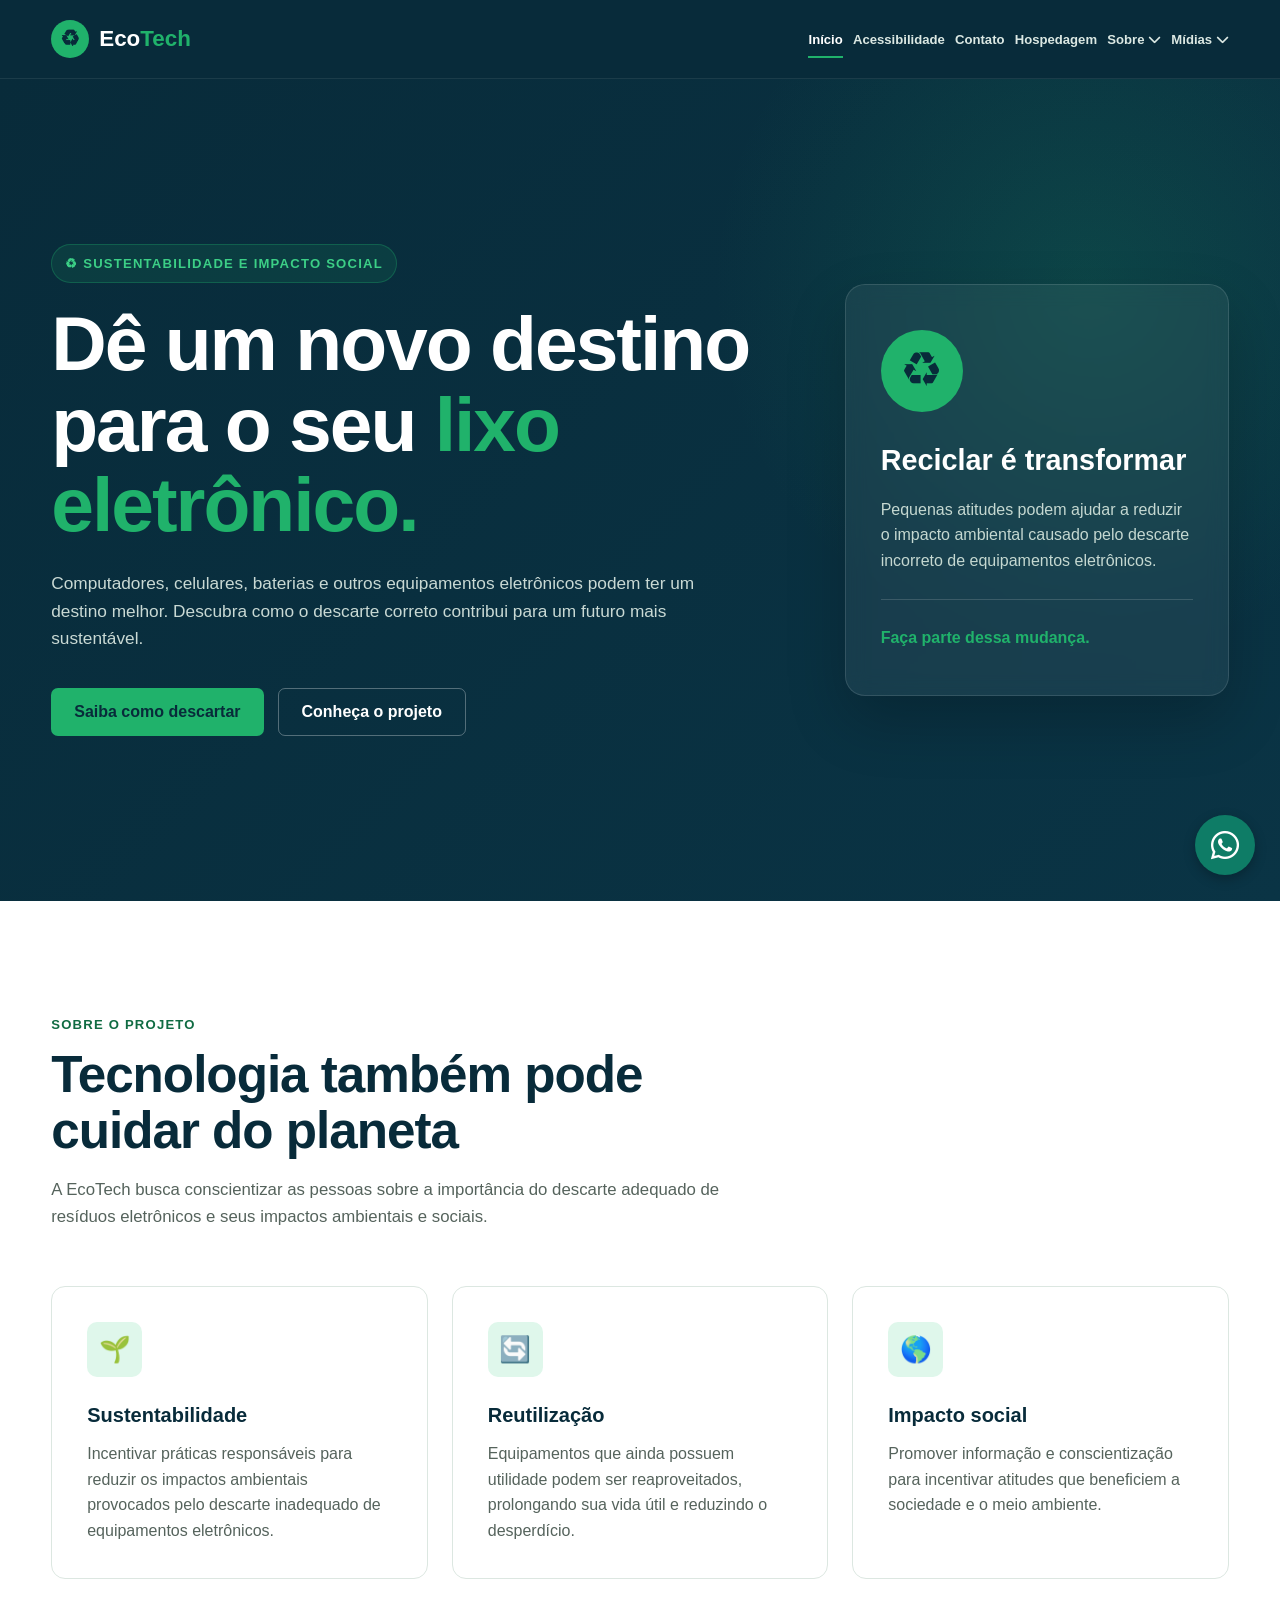
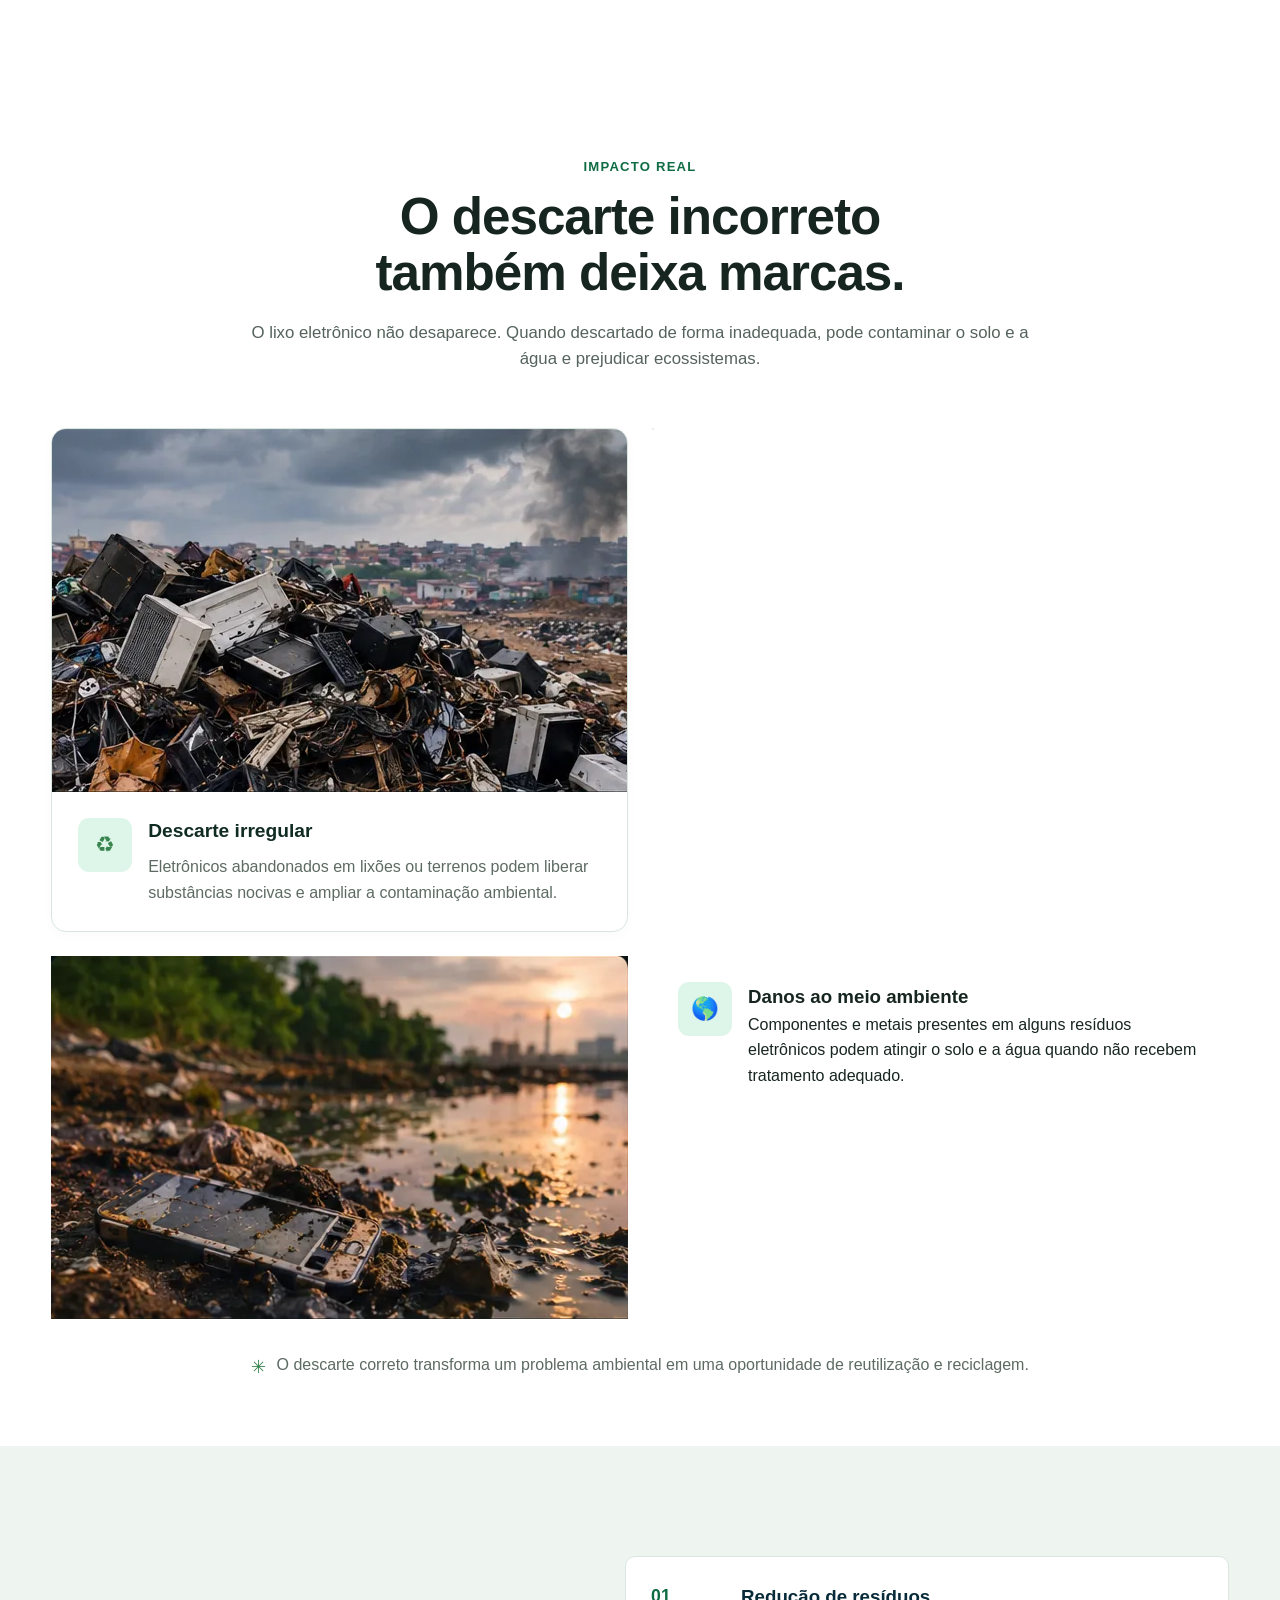
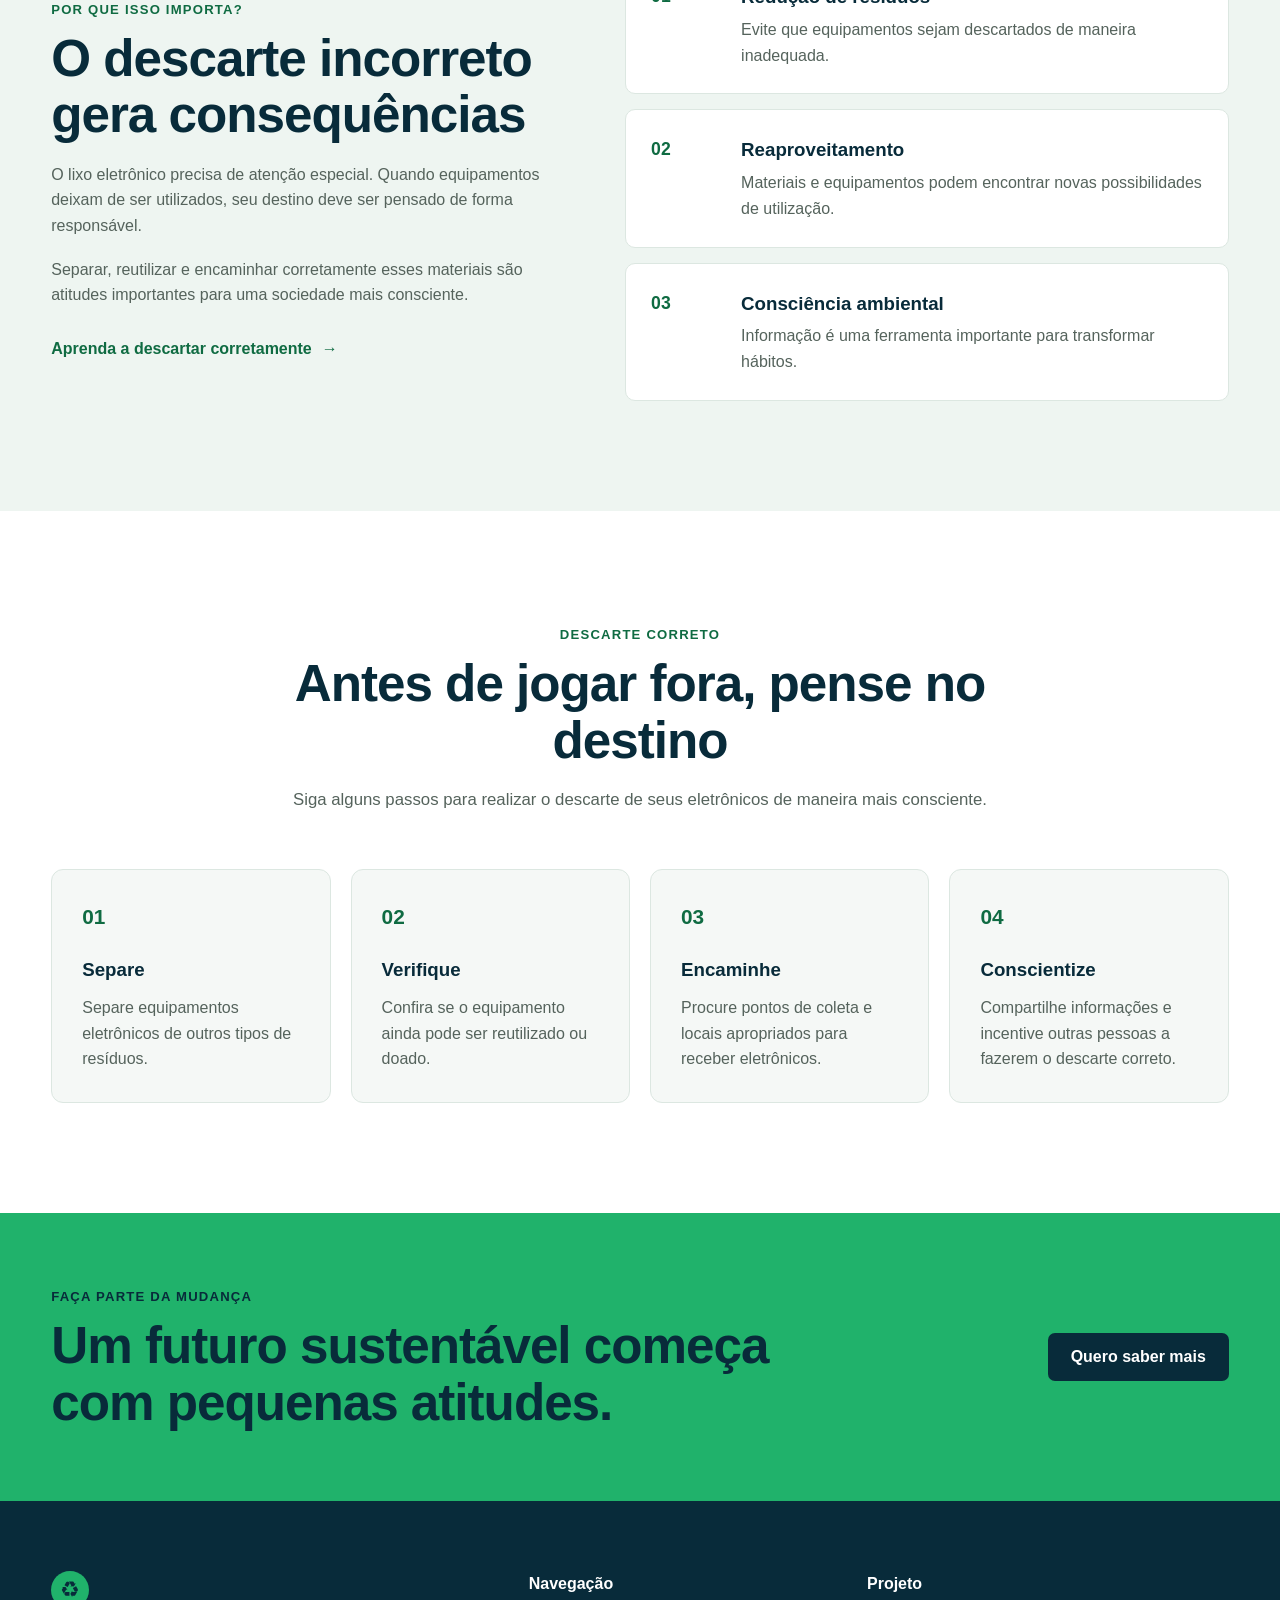
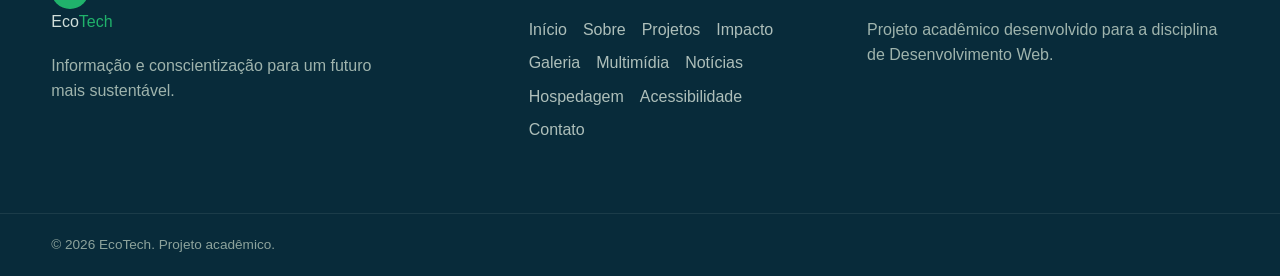
==== commit e5e1ac38: "update index to agree with W3C validator" ====
--- a/index.html
+++ b/index.html
@@ -1,17 +1,17 @@
 ﻿<!doctype html>
 <html lang="pt-BR">
   <head>
-    <meta charset="UTF-8" />
-    <meta name="author" content="EcoTech" />
-    <meta name="viewport" content="width=device-width, initial-scale=1.0" />
-    <meta name="keywords" content="reciclagem, lixo eletrônico, sustentabilidade, eletrônicos, descarte correto" />
-    <meta name="description" content="Projeto de conscientização sobre reciclagem de eletrônicos, descarte correto e sustentabilidade."/>
-
-    <link rel="stylesheet" href="css/menu.css" />
-    <link rel="stylesheet" href="css/style.css" />
-    <link rel="stylesheet" href="css/acessibilidade.css" />
-    <link rel="icon" type="image/png" href="images/favicon.png" />
-    <link rel="stylesheet" href="https://cdnjs.cloudflare.com/ajax/libs/font-awesome/6.7.2/css/all.min.css" />
+    <meta charset="UTF-8">
+    <meta name="author" content="EcoTech">
+    <meta name="viewport" content="width=device-width, initial-scale=1.0">
+    <meta name="keywords" content="reciclagem, lixo eletrônico, sustentabilidade, eletrônicos, descarte correto">
+    <meta name="description" content="Projeto de conscientização sobre reciclagem de eletrônicos, descarte correto e sustentabilidade.">
+
+    <link rel="stylesheet" href="css/menu.css">
+    <link rel="stylesheet" href="css/style.css">
+    <link rel="stylesheet" href="css/acessibilidade.css">
+    <link rel="icon" type="image/png" href="images/favicon.png">
+    <link rel="stylesheet" href="https://cdnjs.cloudflare.com/ajax/libs/font-awesome/6.7.2/css/all.min.css">
 
     <title>EcoTech - Reciclagem de Eletrônicos</title>
   </head>
@@ -210,7 +210,8 @@
                 height="363"
                 loading="lazy"
                 decoding="async"
-              />
+              >
+              </img>
               <div class="ecotech-impact-card-content">
                 <span class="ecotech-impact-symbol" aria-hidden="true">♻</span>
                 <div>
@@ -223,7 +224,7 @@
               </div>
             </article>
 
-            <article class="ecotech-impact-card">
+            <img class="ecotech-impact-card">
               <img
                 src="images/impacto-ambiental.webp"
                 alt="Aparelhos eletrônicos descartados junto à margem de um corpo d’água"
@@ -231,7 +232,8 @@
                 height="363"
                 loading="lazy"
                 decoding="async"
-              />
+              >
+              </img>
               <div class="ecotech-impact-card-content">
                 <span class="ecotech-impact-symbol" aria-hidden="true">🌎</span>
                 <div>
@@ -440,17 +442,15 @@
     <script src="funcionalidades/acessibilidade.js"></script>
 
     <!-- VLibras -->
-    <div vw class="enabled">
-      <div vw-access-button class="active"></div>
-      <div vw-plugin-wrapper>
+    <div class="enabled">
+      <div class="active"></div>
+      <div>
         <div class="vw-plugin-top-wrapper"></div>
       </div>
     </div>
 
+    <script src="js/header.js" defer></script>
     <script src="https://vlibras.gov.br/app/vlibras-plugin.js"></script>
-    <script>
-      new window.VLibras.Widget("https://vlibras.gov.br/app");
-    </script>
-     <script src="js/header.js" defer></script>
+    <script> new window.VLibras.Widget("https://vlibras.gov.br/app") </script>
   </body>
 </html>
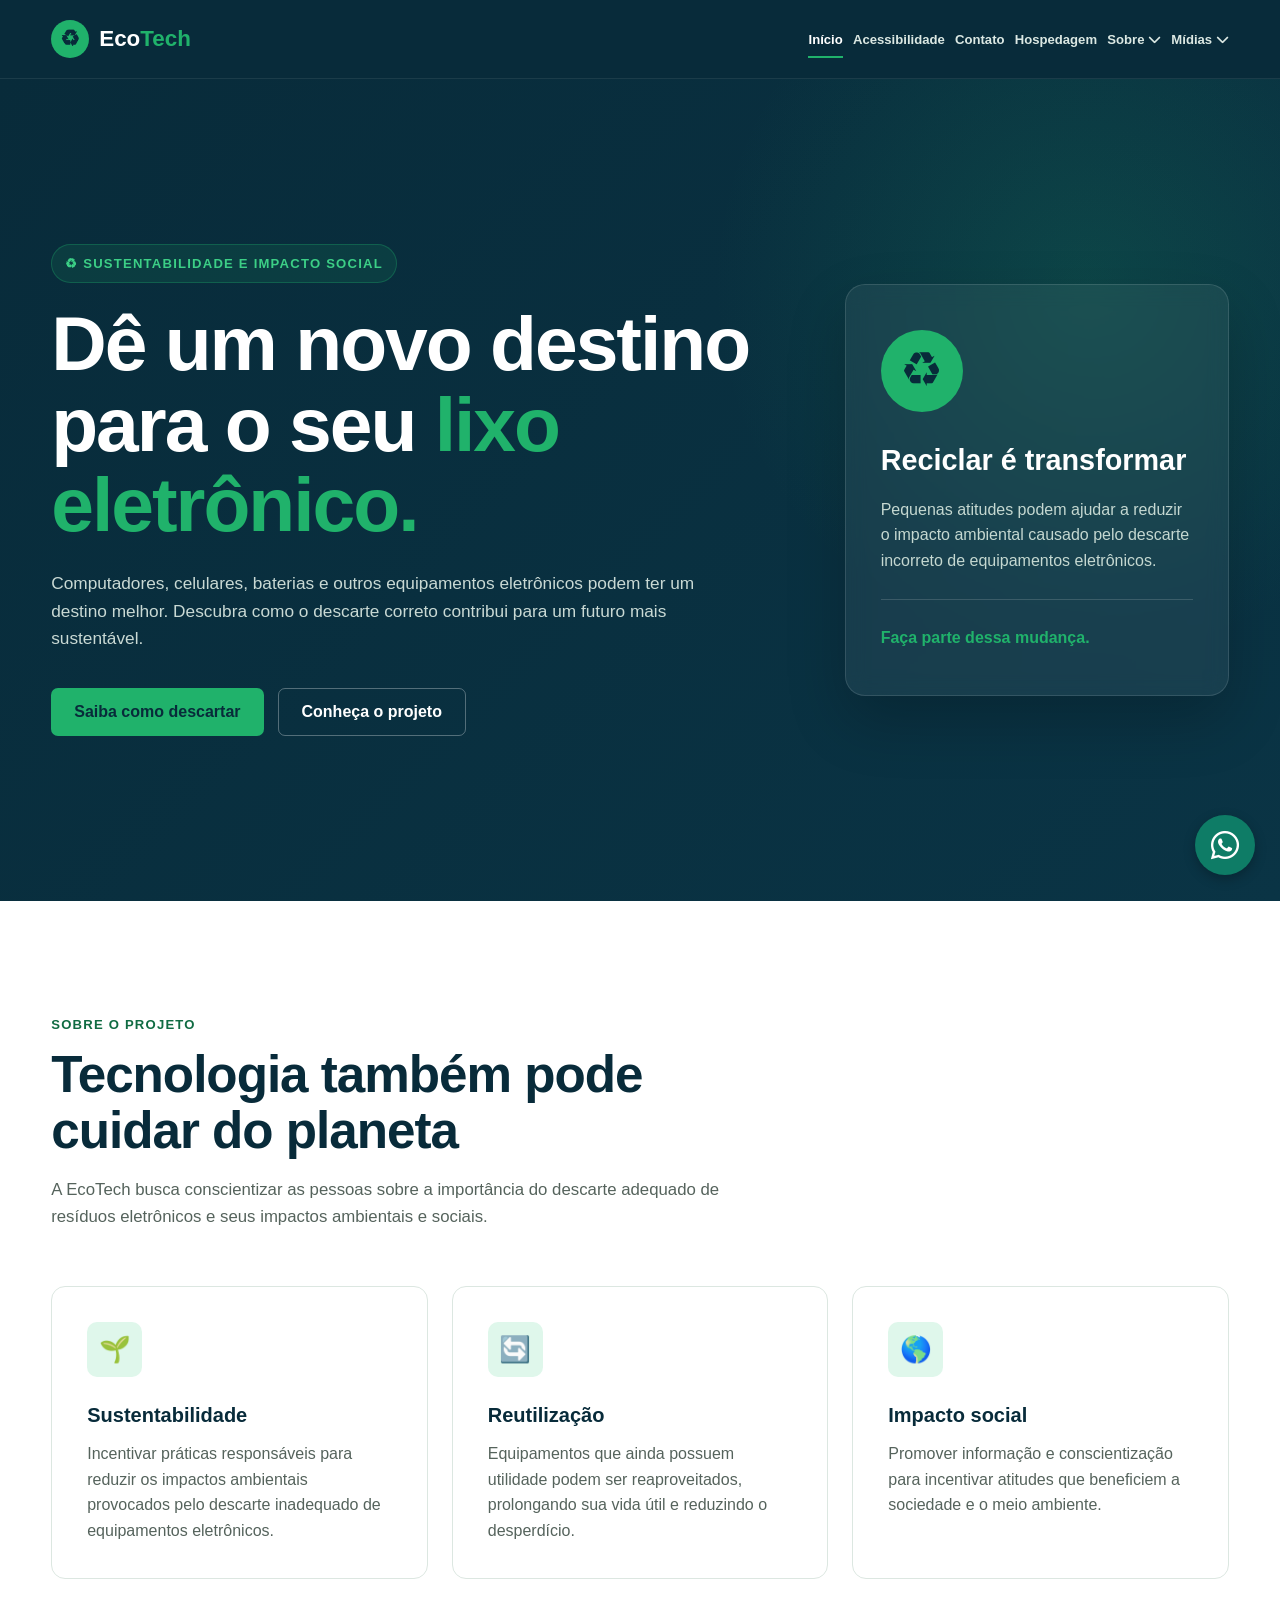
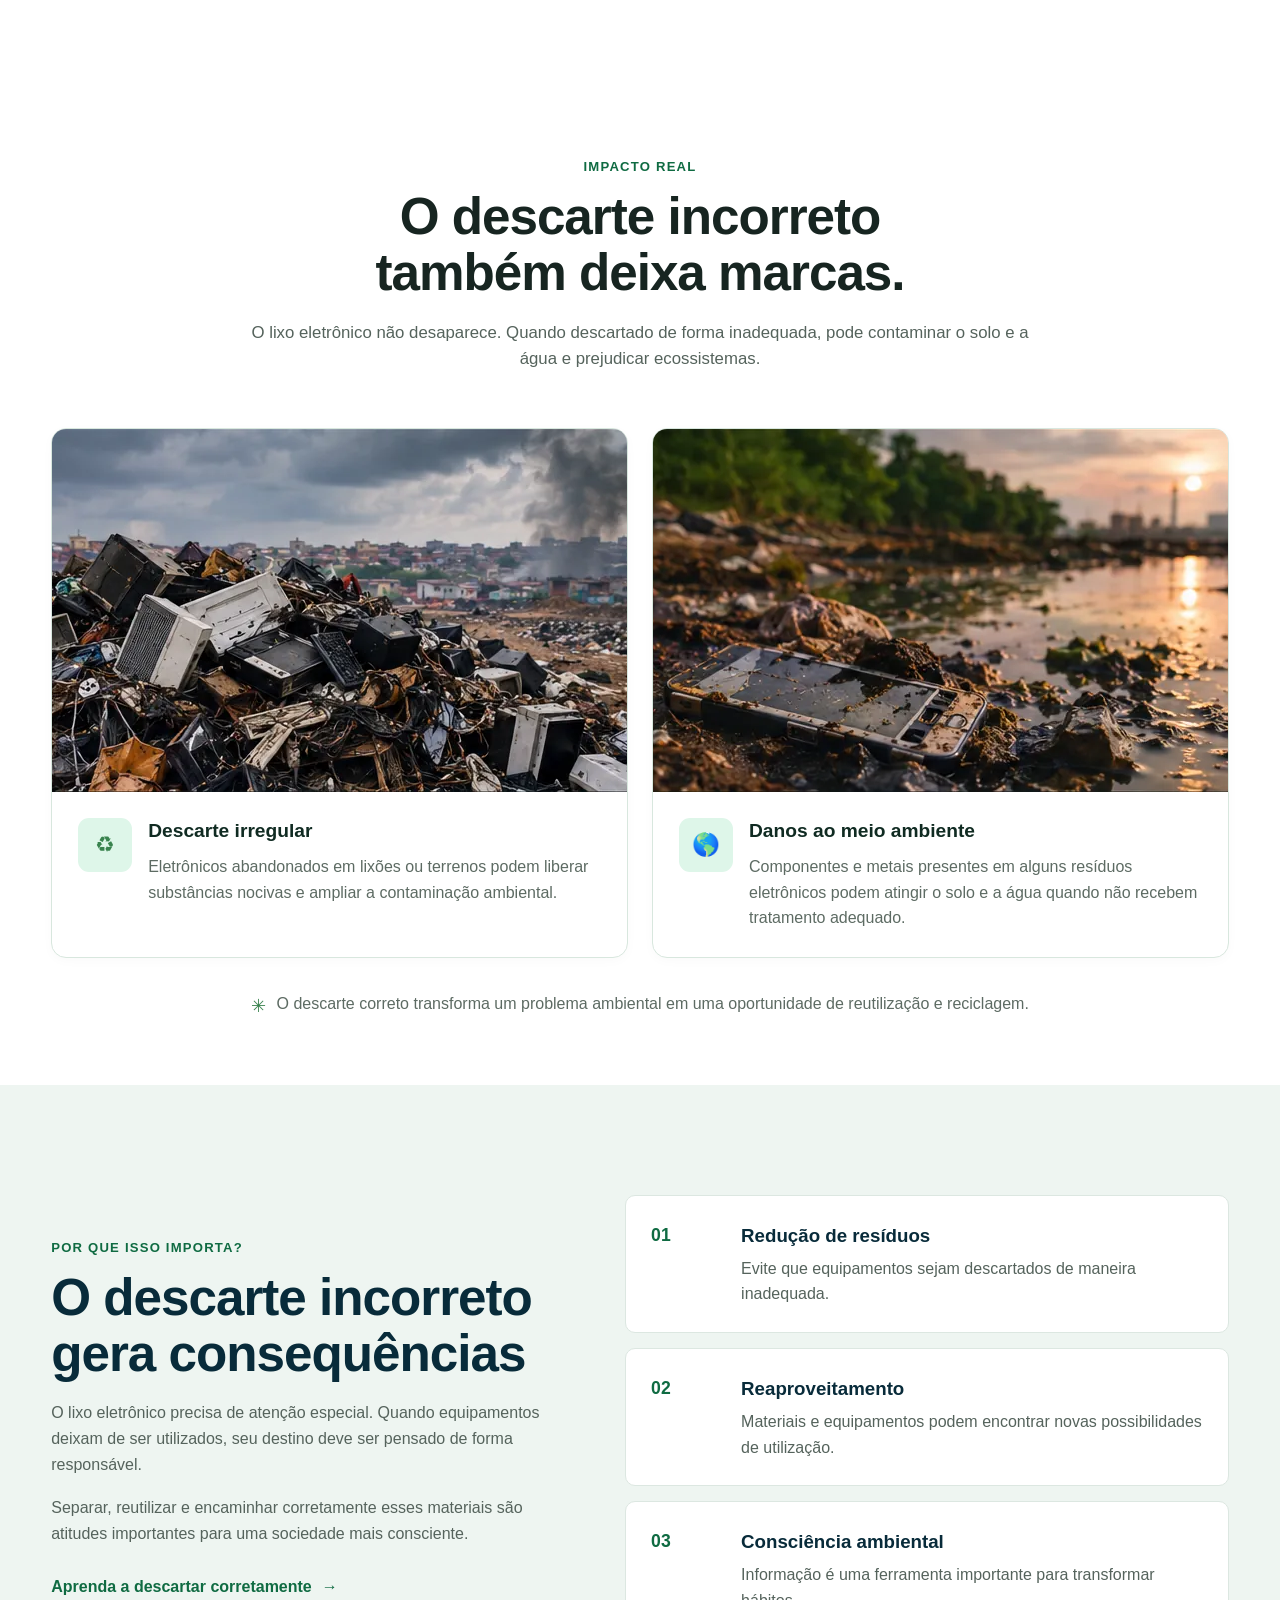
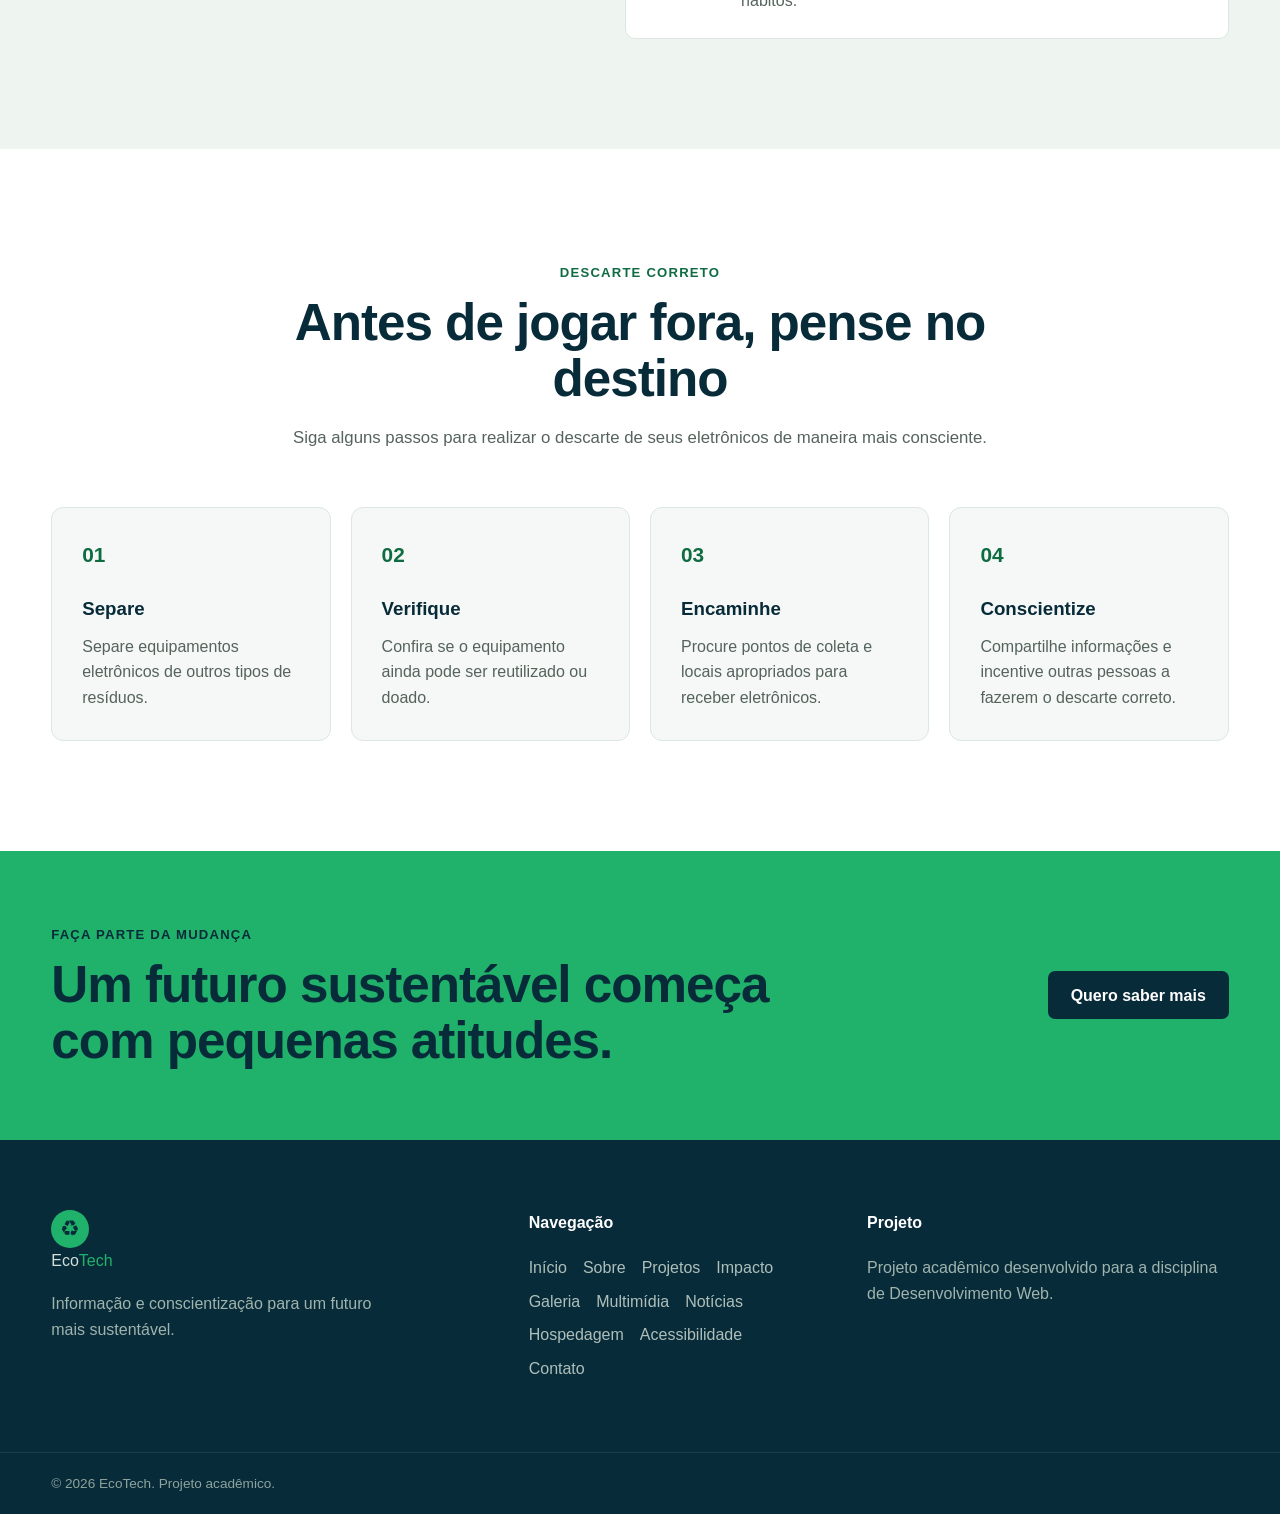
==== commit 0248a203: "update to agree with w3c validator" ====
--- a/index.html
+++ b/index.html
@@ -210,8 +210,8 @@
                 height="363"
                 loading="lazy"
                 decoding="async"
-              >
-              </img>
+              />
+                            
               <div class="ecotech-impact-card-content">
                 <span class="ecotech-impact-symbol" aria-hidden="true">♻</span>
                 <div>
@@ -224,16 +224,15 @@
               </div>
             </article>
 
-            <img class="ecotech-impact-card">
-              <img
+            <article class="ecotech-impact-card">
+              <img                
                 src="images/impacto-ambiental.webp"
                 alt="Aparelhos eletrônicos descartados junto à margem de um corpo d’água"
                 width="650"
                 height="363"
                 loading="lazy"
                 decoding="async"
-              >
-              </img>
+              />
               <div class="ecotech-impact-card-content">
                 <span class="ecotech-impact-symbol" aria-hidden="true">🌎</span>
                 <div>
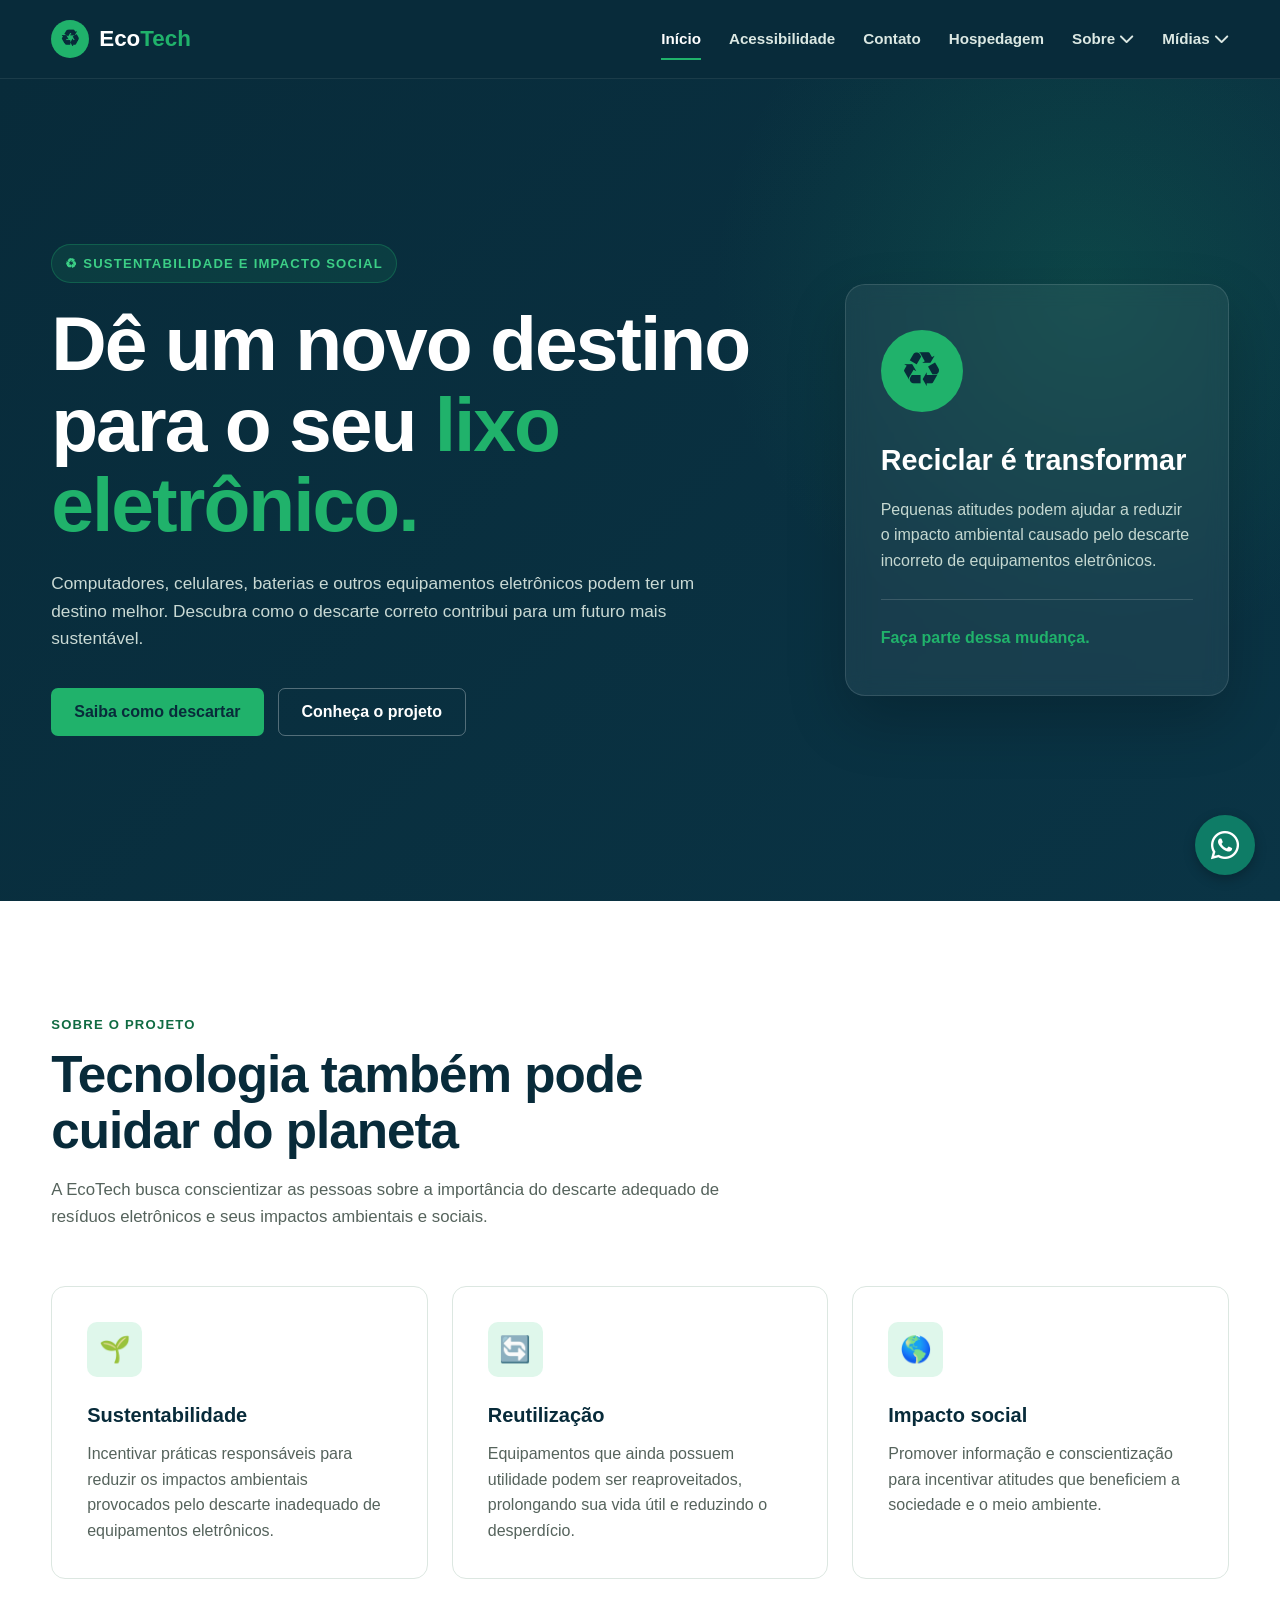
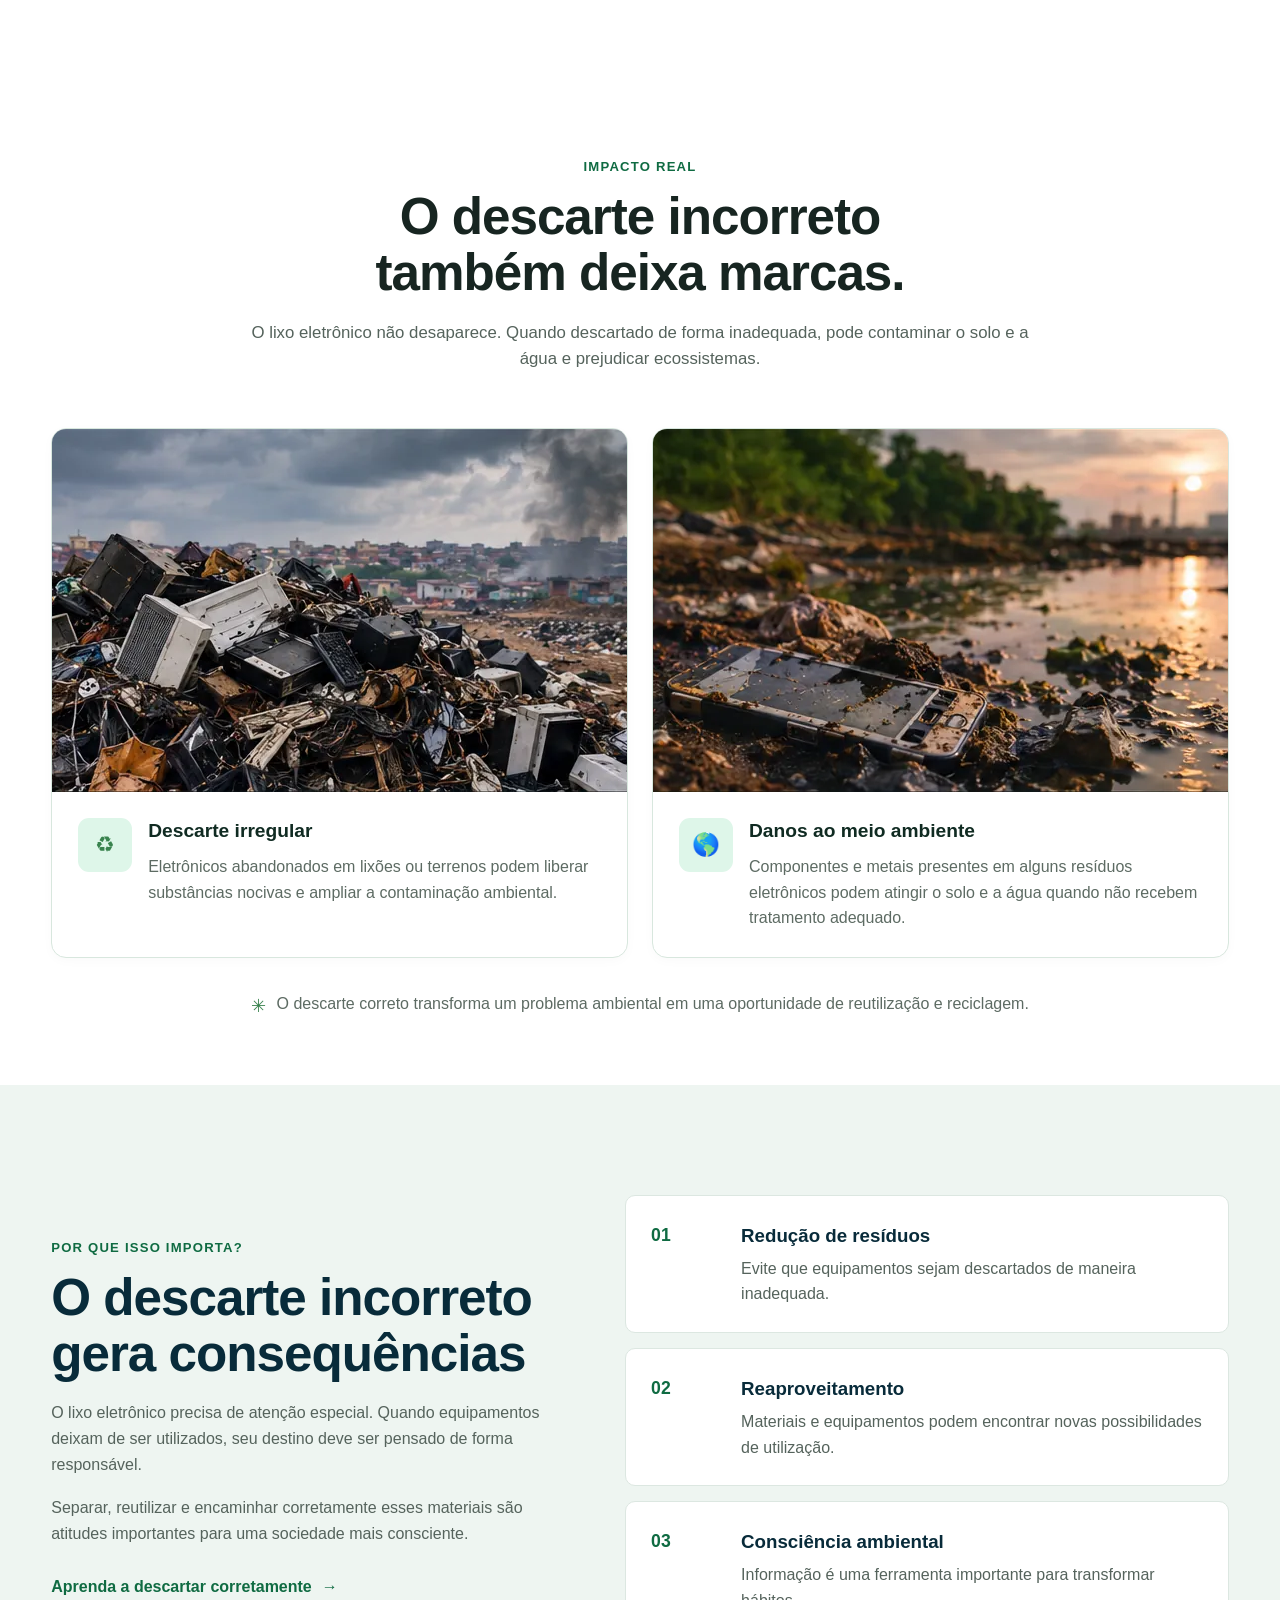
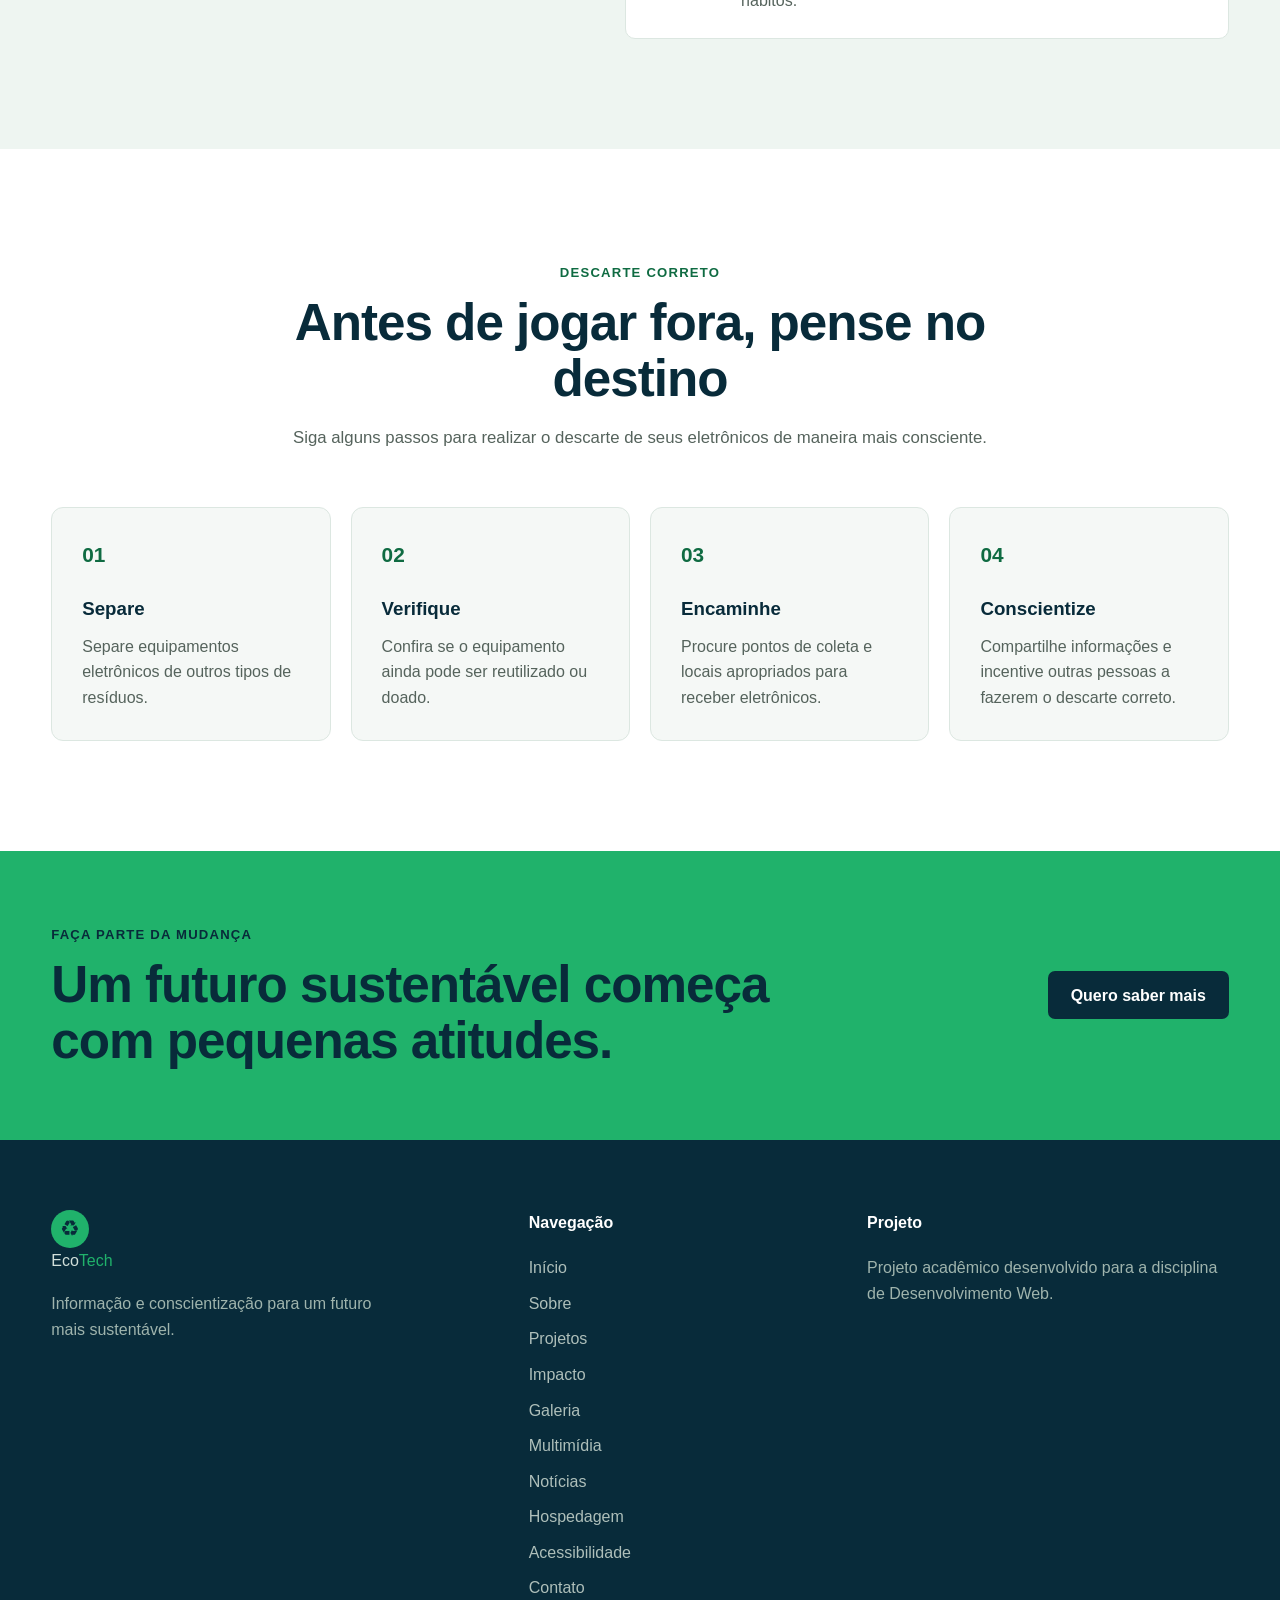
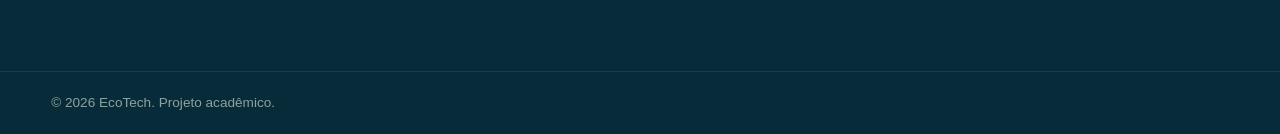
==== commit 581db74f: "update css header in all pages" ====
--- a/index.html
+++ b/index.html
@@ -7,9 +7,10 @@
     <meta name="keywords" content="reciclagem, lixo eletrônico, sustentabilidade, eletrônicos, descarte correto">
     <meta name="description" content="Projeto de conscientização sobre reciclagem de eletrônicos, descarte correto e sustentabilidade.">
 
-    <link rel="stylesheet" href="css/menu.css">
-    <link rel="stylesheet" href="css/style.css">
+    <link rel="stylesheet" href="css/header.css">
+    <link rel="stylesheet" href="css/index.css">
     <link rel="stylesheet" href="css/acessibilidade.css">
+    
     <link rel="icon" type="image/png" href="images/favicon.png">
     <link rel="stylesheet" href="https://cdnjs.cloudflare.com/ajax/libs/font-awesome/6.7.2/css/all.min.css">
 
--- a/css/header.css
+++ b/css/header.css
@@ -0,0 +1,269 @@
+
+.header {
+  position: sticky;
+  top: 0;
+  z-index: 1000;
+  background-color: var(--dark-blue);
+  border-bottom: 1px solid rgba(255, 255, 255, 0.08);
+}
+
+.header-content {
+  position: relative;
+  min-height: 78px;
+  display: flex;
+  flex-direction: row;
+  align-items: center;
+  justify-content: space-between;
+  gap: 16px;
+}
+
+.header-content > .logo {
+  display: inline-flex;
+  align-items: center;
+  justify-content: flex-start;
+  gap: 10px;
+  margin: 0 auto 0 0;
+  flex: 0 0 auto;
+  color: var(--white);
+  font-size: 1.4rem;
+  font-weight: 800;
+}
+
+.logo > span:last-child > span {
+  color: var(--green);
+}
+
+.logo-icon {
+  width: 38px;
+  height: 38px;
+  display: grid;
+  place-items: center;
+  flex-shrink: 0;
+  border-radius: 50%;
+  background-color: var(--green);
+  color: var(--dark-blue);
+  font-size: 1.4rem;
+}
+
+.navigation {
+  display: block;
+  margin-left: auto;
+}
+
+.nav-list {
+  display: flex;
+  align-items: center;
+  gap: 28px;
+}
+
+.nav-list a {
+  position: relative;
+  display: inline-block;
+  color: #dbe8e3;
+  font-size: 0.95rem;
+  font-weight: 600;
+  transition: color 0.2s ease;
+}
+
+.nav-list a::after {
+  content: "";
+  position: absolute;
+  left: 0;
+  bottom: -8px;
+  width: 0;
+  height: 2px;
+  background-color: var(--green);
+  transition: width 0.2s ease;
+}
+
+.nav-list a:hover,
+.nav-list a.active,
+.nav-list a[aria-current="page"] {
+  color: var(--white);
+}
+
+.nav-list a:hover::after,
+.nav-list a.active::after,
+.nav-list a[aria-current="page"]::after {
+  width: 100%;
+}
+
+/* Submenu Mídia */
+.nav-list .dropdown {
+  position: relative;
+}
+
+.nav-list .dropdown-menu {
+  display: none;
+  position: absolute;
+  top: calc(100% + 8px);
+  left: 0;
+  background-color: #ffffff;
+  min-width: 170px;
+  box-shadow: 0 10px 15px -3px rgba(0, 0, 0, 0.2);
+  border-radius: 8px;
+  padding: 8px 0;
+  z-index: 999;
+  border: 1px solid #e5e7eb;
+}
+
+.nav-list .dropdown:hover > .dropdown-menu,
+.nav-list .dropdown.is-open > .dropdown-menu {
+  display: block;
+}
+
+.nav-list .dropdown-menu li {
+  display: block;
+  margin: 0;
+}
+
+.nav-list .dropdown-menu li a {
+  color: #166534;
+  padding: 10px 20px;
+  display: block;
+  white-space: nowrap;
+  font-size: 14px;
+  font-weight: 600;
+  transition: background-color 0.2s ease;
+}
+
+.nav-list .dropdown-menu li a::after {
+  display: none;
+}
+
+.nav-list .dropdown-menu li a:hover {
+  background-color: #f3f4f6;
+  color: #0f4c27;
+}
+
+/* Botão hambúrguer */
+.menu-toggle {
+  display: none;
+  width: 44px;
+  height: 44px;
+  padding: 9px;
+  margin: 0 0 0 auto;
+  flex: 0 0 44px;
+  flex-direction: column;
+  align-items: center;
+  justify-content: center;
+  gap: 5px;
+  border: 1px solid rgba(255, 255, 255, 0.15);
+  border-radius: 8px;
+  background: transparent;
+  color: var(--green);
+  cursor: pointer;
+}
+
+.menu-toggle span {
+  display: block;
+  width: 22px;
+  height: 2px;
+  border-radius: 2px;
+  background-color: currentColor;
+  transition: transform 0.25s ease, opacity 0.25s ease;
+}
+
+@media (max-width: 768px) {
+  .header-content {
+    min-height: 70px;
+    flex-direction: row;
+    align-items: center;
+    justify-content: space-between;
+    gap: 12px;
+    padding-top: 0;
+    padding-bottom: 0;
+  }
+
+  .header-content > .logo {
+    font-size: 1.3rem;
+  }
+
+  .logo-icon {
+    width: 34px;
+    height: 34px;
+    font-size: 1.2rem;
+  }
+
+  .menu-toggle {
+    display: flex;
+    position: relative;
+    z-index: 2;
+  }
+
+  .header-content > .navigation {
+    display: none;
+    position: absolute;
+    top: 100%;
+    left: 0;
+    right: 0;
+    width: 100%;
+    margin: 0;
+    padding: 15px 20px 25px;
+    background-color: var(--dark-blue);
+    border-top: 1px solid rgba(255, 255, 255, 0.08);
+    box-shadow: 0 12px 24px rgba(0, 0, 0, 0.25);
+    z-index: 999;
+  }
+
+  .header-content > .navigation.is-open {
+    display: block;
+  }
+
+  .nav-list {
+    flex-direction: column;
+    align-items: stretch;
+    gap: 4px;
+  }
+
+  .nav-list li {
+    width: 100%;
+  }
+
+  .nav-list a {
+    display: block;
+    padding: 12px 10px;
+  }
+
+  .nav-list a::after {
+    bottom: 5px;
+    left: 10px;
+    max-width: calc(100% - 20px);
+  }
+
+  .nav-list a:hover,
+  .nav-list a.active {
+    color: var(--green);
+  }
+
+  .nav-list .dropdown-menu {
+    position: static;
+    box-shadow: none;
+    border: none;
+    background-color: rgba(0, 0, 0, 0.18);
+    margin-top: 4px;
+    border-radius: 6px;
+  }
+
+  .nav-list .dropdown-menu li a {
+    color: var(--white);
+    padding: 10px 18px;
+  }
+
+  .nav-list .dropdown-menu li a:hover {
+    background-color: rgba(255, 255, 255, 0.08);
+    color: var(--green);
+  }
+
+  .menu-toggle[aria-expanded="true"] span:nth-child(1) {
+    transform: translateY(7px) rotate(45deg);
+  }
+
+  .menu-toggle[aria-expanded="true"] span:nth-child(2) {
+    opacity: 0;
+  }
+
+  .menu-toggle[aria-expanded="true"] span:nth-child(3) {
+    transform: translateY(-7px) rotate(-45deg);
+  }
+}
--- a/css/index.css
+++ b/css/index.css
@@ -0,0 +1,797 @@
+/* =========================================
+   RESET
+========================================= */
+
+* {
+  margin: 0;
+  padding: 0;
+  box-sizing: border-box;
+}
+
+html {
+  scroll-behavior: smooth;
+}
+
+body {
+  font-family: Arial, Helvetica, sans-serif;
+  background-color: #f5f8f6;
+  color: #17251f;
+  line-height: 1.6;
+}
+
+a {
+  color: inherit;
+  text-decoration: none;
+}
+
+ul {
+  list-style: none;
+}
+
+img {
+  max-width: 100%;
+  display: block;
+}
+
+/* =========================================
+   VARIÁVEIS
+========================================= */
+
+:root {
+  --dark-blue: #082b3a;
+  --dark-blue-2: #0d3b4f;
+
+  --green: #20b26b;
+  --green-dark: #168451;
+  --green-light: #dff7eb;
+
+  --white: #ffffff;
+  --light: #f5f8f6;
+  --gray: #66736d;
+  --border: #dce7e1;
+
+  --container: 1180px;
+}
+
+/* =========================================
+   ACESSIBILIDADE BASE
+========================================= */
+
+.skip-link {
+  position: absolute;
+  top: -100px;
+  left: 20px;
+  z-index: 9999;
+  background-color: var(--dark-blue);
+  color: var(--white);
+  padding: 12px 18px;
+  border-radius: 6px;
+  font-weight: 700;
+}
+
+.skip-link:focus {
+  top: 15px;
+}
+
+/* =========================================
+   CONTAINER
+========================================= */
+
+.container {
+  width: min(92%, var(--container));
+  margin: 0 auto;
+}
+
+
+
+/* =========================================
+   HERO
+========================================= */
+
+.hero {
+  min-height: calc(100vh - 78px);
+  display: flex;
+  align-items: center;
+  background:
+    radial-gradient(
+      circle at 85% 25%,
+      rgba(32, 178, 107, 0.16),
+      transparent 30%
+    ),
+    linear-gradient(135deg, var(--dark-blue), #0a3445);
+  color: var(--white);
+  overflow: hidden;
+}
+
+.hero-content {
+  display: grid;
+  grid-template-columns: 1.3fr 0.7fr;
+  align-items: center;
+  gap: 80px;
+  padding: 90px 0;
+}
+
+.tag,
+.section-label {
+  display: inline-block;
+  color: var(--green);
+  font-size: 0.82rem;
+  font-weight: 800;
+  text-transform: uppercase;
+  letter-spacing: 1.2px;
+}
+
+.tag {
+  margin-bottom: 20px;
+  padding: 8px 13px;
+  background-color: rgba(32, 178, 107, 0.12);
+  border: 1px solid rgba(32, 178, 107, 0.3);
+  border-radius: 50px;
+}
+
+.hero h1 {
+  max-width: 720px;
+  font-size: clamp(2.5rem, 6vw, 5rem);
+  line-height: 1.05;
+  letter-spacing: -2px;
+  margin-bottom: 25px;
+}
+
+.hero h1 strong {
+  color: var(--green);
+}
+
+.hero-text > p {
+  max-width: 650px;
+  color: #c9d9d4;
+  font-size: 1.08rem;
+  margin-bottom: 35px;
+}
+
+.hero-buttons {
+  display: flex;
+  flex-wrap: wrap;
+  gap: 14px;
+}
+
+.btn {
+  display: inline-flex;
+  align-items: center;
+  justify-content: center;
+  min-height: 48px;
+  padding: 0 23px;
+  border-radius: 7px;
+  font-weight: 700;
+  transition: transform 0.2s ease, background-color 0.2s ease;
+}
+
+.btn:hover {
+  transform: translateY(-3px);
+}
+
+.btn-primary {
+  background-color: var(--green);
+  color: var(--dark-blue);
+}
+
+.btn-primary:hover {
+  background-color: #36c57d;
+}
+
+.btn-secondary {
+  border: 1px solid rgba(255, 255, 255, 0.3);
+  color: var(--white);
+}
+
+.btn-secondary:hover {
+  background-color: rgba(255, 255, 255, 0.08);
+}
+
+.hero-card {
+  padding: 45px 35px;
+  background-color: rgba(255, 255, 255, 0.06);
+  border: 1px solid rgba(255, 255, 255, 0.12);
+  border-radius: 20px;
+  backdrop-filter: blur(10px);
+  box-shadow: 0 25px 60px rgba(0, 0, 0, 0.2);
+}
+
+.recycle-icon {
+  width: 82px;
+  height: 82px;
+  display: grid;
+  place-items: center;
+  margin-bottom: 25px;
+  border-radius: 50%;
+  background-color: var(--green);
+  color: var(--dark-blue);
+  font-size: 3rem;
+}
+
+.hero-card h2 {
+  font-size: 1.8rem;
+  margin-bottom: 14px;
+}
+
+.hero-card p {
+  color: #c5d8d1;
+}
+
+.hero-line {
+  width: 100%;
+  height: 1px;
+  margin: 25px 0;
+  background-color: rgba(255, 255, 255, 0.15);
+}
+
+.hero-card > span {
+  color: var(--green);
+  font-weight: 700;
+}
+
+/* =========================================
+   SEÇÕES
+========================================= */
+
+.section {
+  padding: 110px 0;
+}
+
+.section-heading {
+  max-width: 720px;
+  margin-bottom: 55px;
+}
+
+.section-heading.center {
+  margin-left: auto;
+  margin-right: auto;
+  text-align: center;
+}
+
+.section-heading h2,
+.impact-text h2,
+.cta h2 {
+  margin-top: 10px;
+  color: var(--dark-blue);
+  font-size: clamp(2rem, 4vw, 3.2rem);
+  line-height: 1.1;
+  letter-spacing: -1px;
+}
+
+.section-heading p {
+  margin-top: 18px;
+  color: var(--gray);
+  font-size: 1.05rem;
+}
+
+/* =========================================
+   SOBRE E CARDS
+========================================= */
+
+.about {
+  background-color: var(--white);
+}
+
+.about-grid {
+  display: grid;
+  grid-template-columns: repeat(3, 1fr);
+  gap: 24px;
+}
+
+.info-card {
+  padding: 35px;
+  background-color: var(--white);
+  border: 1px solid var(--border);
+  border-radius: 14px;
+  transition: transform 0.25s ease, box-shadow 0.25s ease;
+}
+
+.info-card:hover {
+  transform: translateY(-6px);
+  box-shadow: 0 18px 40px rgba(8, 43, 58, 0.1);
+}
+
+.card-icon {
+  width: 55px;
+  height: 55px;
+  display: grid;
+  place-items: center;
+  margin-bottom: 22px;
+  background-color: var(--green-light);
+  border-radius: 10px;
+  font-size: 1.6rem;
+}
+
+.info-card h3 {
+  margin-bottom: 10px;
+  color: var(--dark-blue);
+  font-size: 1.25rem;
+}
+
+.info-card p {
+  color: var(--gray);
+}
+
+/* =========================================
+   IMPACTO AMBIENTAL (GALERIA DE IMPACTO)
+========================================= */
+
+.ecotech-impact-gallery {
+  overflow: hidden;
+  padding-block: clamp(2rem, 5vw, 4rem);
+  background: var(--white);
+}
+
+.ecotech-impact-gallery .section-heading {
+  max-width: 780px;
+  margin-inline: auto;
+  text-align: center;
+}
+
+.ecotech-impact-gallery .section-heading h2 {
+  text-wrap: balance;
+  color: #172521;
+}
+
+.ecotech-impact-grid {
+  display: grid;
+  grid-template-columns: repeat(2, minmax(0, 1fr));
+  gap: clamp(1rem, 2.5vw, 1.5rem);
+  margin-top: clamp(2rem, 4vw, 3rem);
+}
+
+.ecotech-impact-card {
+  display: flex;
+  flex-direction: column;
+  min-width: 0;
+  overflow: hidden;
+  border: 1px solid #d8e7de;
+  border-radius: 15px;
+  background: #ffffff;
+  box-shadow: 0 3px 12px rgba(23, 37, 33, 0.025);
+  transition: transform 220ms ease, box-shadow 220ms ease, border-color 220ms ease;
+}
+
+.ecotech-impact-card:hover {
+  transform: translateY(-4px);
+  border-color: #a8d9b7;
+  box-shadow: 0 12px 28px rgba(35, 75, 50, 0.09);
+}
+
+.ecotech-impact-card > img {
+  display: block;
+  width: 100%;
+  aspect-ratio: 1.8 / 1;
+  object-fit: cover;
+  background: #e0f5e9;
+}
+
+.ecotech-impact-card-content {
+  display: grid;
+  grid-template-columns: auto minmax(0, 1fr);
+  align-items: start;
+  gap: 1rem;
+  flex: 1;
+  padding: clamp(1.25rem, 2.5vw, 1.6rem);
+}
+
+.ecotech-impact-symbol {
+  display: grid;
+  place-items: center;
+  width: 3.4rem;
+  height: 3.4rem;
+  flex-shrink: 0;
+  border-radius: 11px;
+  background: #def6e9;
+  color: #39834e;
+  font-size: 1.4rem;
+  line-height: 1;
+  transition: background-color 220ms ease, transform 220ms ease;
+}
+
+.ecotech-impact-card:hover .ecotech-impact-symbol {
+  background: #d0f0dc;
+  transform: scale(1.04);
+}
+
+.ecotech-impact-card h3 {
+  margin: 0 0 0.65rem;
+  color: #102b22;
+  font-size: clamp(1.05rem, 1.5vw, 1.25rem);
+  font-weight: 650;
+  line-height: 1.35;
+}
+
+.ecotech-impact-card p {
+  margin: 0;
+  color: #5d6b63;
+  font-size: 1rem;
+  line-height: 1.6;
+  overflow-wrap: break-word;
+}
+
+.ecotech-impact-note {
+  display: flex;
+  justify-content: center;
+  align-items: flex-start;
+  gap: 0.65rem;
+  max-width: 850px;
+  margin: 2rem auto 0;
+  color: #5d6b63;
+  text-align: center;
+  line-height: 1.7;
+}
+
+.ecotech-impact-note span {
+  flex-shrink: 0;
+  color: #39834e;
+  font-size: 1.15rem;
+}
+
+/* =========================================
+   IMPACTO (POR QUE ISSO IMPORTA)
+========================================= */
+
+.impact {
+  background-color: #eef5f1;
+}
+
+.impact-content {
+  display: grid;
+  grid-template-columns: 0.9fr 1.1fr;
+  gap: 80px;
+  align-items: center;
+}
+
+.impact-text p {
+  margin-top: 18px;
+  color: var(--gray);
+}
+
+.text-link {
+  display: inline-flex;
+  gap: 10px;
+  margin-top: 28px;
+  color: var(--green-dark);
+  font-weight: 800;
+}
+
+.text-link:hover {
+  color: var(--dark-blue);
+}
+
+.impact-list {
+  display: flex;
+  flex-direction: column;
+  gap: 15px;
+}
+
+.impact-item {
+  display: grid;
+  grid-template-columns: 70px 1fr;
+  gap: 20px;
+  padding: 25px;
+  background-color: var(--white);
+  border-radius: 10px;
+  border: 1px solid var(--border);
+}
+
+.impact-number {
+  color: var(--green);
+  font-size: 1.1rem;
+  font-weight: 900;
+}
+
+.impact-item h3 {
+  color: var(--dark-blue);
+  margin-bottom: 5px;
+}
+
+.impact-item p {
+  color: var(--gray);
+}
+
+/* =========================================
+   DESCARTE
+========================================= */
+
+.disposal {
+  background-color: var(--white);
+}
+
+.steps {
+  display: grid;
+  grid-template-columns: repeat(4, 1fr);
+  gap: 20px;
+}
+
+.step {
+  position: relative;
+  padding: 30px;
+  background-color: var(--light);
+  border: 1px solid var(--border);
+  border-radius: 12px;
+}
+
+.step-number {
+  display: block;
+  margin-bottom: 22px;
+  color: var(--green);
+  font-size: 1.3rem;
+  font-weight: 900;
+}
+
+.step h3 {
+  margin-bottom: 10px;
+  color: var(--dark-blue);
+}
+
+.step p {
+  color: var(--gray);
+}
+
+/* =========================================
+   CTA
+========================================= */
+
+.cta {
+  background-color: var(--green);
+  padding: 70px 0;
+}
+
+.cta-content {
+  display: flex;
+  align-items: center;
+  justify-content: space-between;
+  gap: 40px;
+}
+
+.cta .section-label {
+  color: var(--dark-blue);
+}
+
+.cta h2 {
+  max-width: 750px;
+  color: var(--dark-blue);
+  margin-top: 10px;
+}
+
+.btn-light {
+  flex-shrink: 0;
+  background-color: var(--dark-blue);
+  color: var(--white);
+}
+
+.btn-light:hover {
+  background-color: var(--dark-blue-2);
+}
+
+/* =========================================
+   BOTÃO FLUTUANTE DO WHATSAPP
+========================================= */
+
+.whatsapp-float {
+  position: fixed;
+  right: 25px;
+  bottom: 25px;
+  z-index: 999;
+  display: flex;
+  align-items: center;
+  justify-content: center;
+  width: 60px;
+  height: 60px;
+  background-color: #25d366;
+  color: #ffffff;
+  font-size: 32px;
+  border-radius: 50%;
+  box-shadow: 0 4px 12px rgba(0, 0, 0, 0.25);
+  transition: transform 0.3s ease, background-color 0.3s ease, box-shadow 0.3s ease;
+}
+
+.whatsapp-float:hover {
+  color: #ffffff;
+  transform: translateY(-4px) scale(1.05);
+  box-shadow: 0 6px 16px rgba(0, 0, 0, 0.3);
+}
+
+/* =========================================
+   FOOTER
+========================================= */
+
+.footer {
+  background-color: var(--dark-blue);
+  color: #d1dfda;
+}
+
+.footer-content {
+  display: grid;
+  grid-template-columns: 1.5fr 1fr 1.3fr;
+  gap: 60px;
+  padding: 70px 0;
+}
+
+.footer-brand p {
+  max-width: 350px;
+  margin-top: 18px;
+  color: #9fb4ad;
+}
+
+.footer-column h2 {
+  margin-bottom: 20px;
+  color: var(--white);
+  font-size: 1rem;
+}
+
+.footer-column ul {
+  display: flex;
+  flex-direction: column;
+  gap: 10px;
+}
+
+.footer-column a {
+  color: #aebfba;
+  transition: color 0.2s ease;
+}
+
+.footer-column a:hover {
+  color: var(--green);
+}
+
+.footer-column p {
+  color: #9fb4ad;
+}
+
+.footer-bottom {
+  border-top: 1px solid rgba(255, 255, 255, 0.08);
+  padding: 20px 0;
+}
+
+.footer-bottom p {
+  color: #8da39c;
+  font-size: 0.85rem;
+}
+
+/* =========================================
+   RESPONSIVIDADE
+========================================= */
+
+@media (max-width: 900px) {
+  .hero-content {
+    grid-template-columns: 1fr;
+    gap: 50px;
+    padding: 80px 0;
+  }
+
+  .hero {
+    min-height: auto;
+  }
+
+  .hero-card {
+    max-width: 600px;
+  }
+
+  .about-grid {
+    grid-template-columns: repeat(2, 1fr);
+  }
+
+  .impact-content {
+    grid-template-columns: 1fr;
+    gap: 50px;
+  }
+
+  .steps {
+    grid-template-columns: repeat(2, 1fr);
+  }
+
+  .footer-content {
+    grid-template-columns: 1fr 1fr;
+  }
+}
+
+@media (max-width: 768px) {
+   .whatsapp-float {
+    right: 18px;
+    bottom: 18px;
+    width: 54px;
+    height: 54px;
+    font-size: 29px;
+  }
+}
+
+@media (max-width: 600px) {
+  .hero-content {
+    padding: 65px 0;
+  }
+
+  .hero h1 {
+    font-size: 2.7rem;
+    letter-spacing: -1.5px;
+  }
+
+  .hero-text > p {
+    font-size: 1rem;
+  }
+
+  .hero-buttons {
+    flex-direction: column;
+  }
+
+  .btn {
+    width: 100%;
+  }
+
+  .hero-card {
+    padding: 30px;
+  }
+
+  .section {
+    padding: 75px 0;
+  }
+
+  .section-heading {
+    margin-bottom: 35px;
+  }
+
+  .about-grid {
+    grid-template-columns: 1fr;
+  }
+
+  .ecotech-impact-grid {
+    grid-template-columns: 1fr;
+    gap: 1rem;
+    margin-top: 1.75rem;
+  }
+
+  .ecotech-impact-card-content {
+    padding: 1.25rem;
+    gap: 0.85rem;
+  }
+
+  .ecotech-impact-symbol {
+    width: 3rem;
+    height: 3rem;
+    font-size: 1.25rem;
+  }
+
+  .ecotech-impact-note {
+    text-align: left;
+    margin-top: 1.5rem;
+  }
+
+  .steps {
+    grid-template-columns: 1fr;
+  }
+
+  .impact-item {
+    grid-template-columns: 50px 1fr;
+  }
+
+  .cta-content {
+    flex-direction: column;
+    align-items: flex-start;
+  }
+
+  .footer-content {
+    grid-template-columns: 1fr;
+    gap: 35px;
+    padding: 55px 0;
+  }
+}
+
+@media (max-width: 380px) {
+  .hero h1 {
+    font-size: 2.25rem;
+  }
+
+  .whatsapp-float {
+    right: 14px;
+    bottom: 14px;
+    width: 50px;
+    height: 50px;
+    font-size: 27px;
+  }
+}
+  .footer-nav-label,
+  .footer-nav-label span {
+    font-weight: 400;
+}
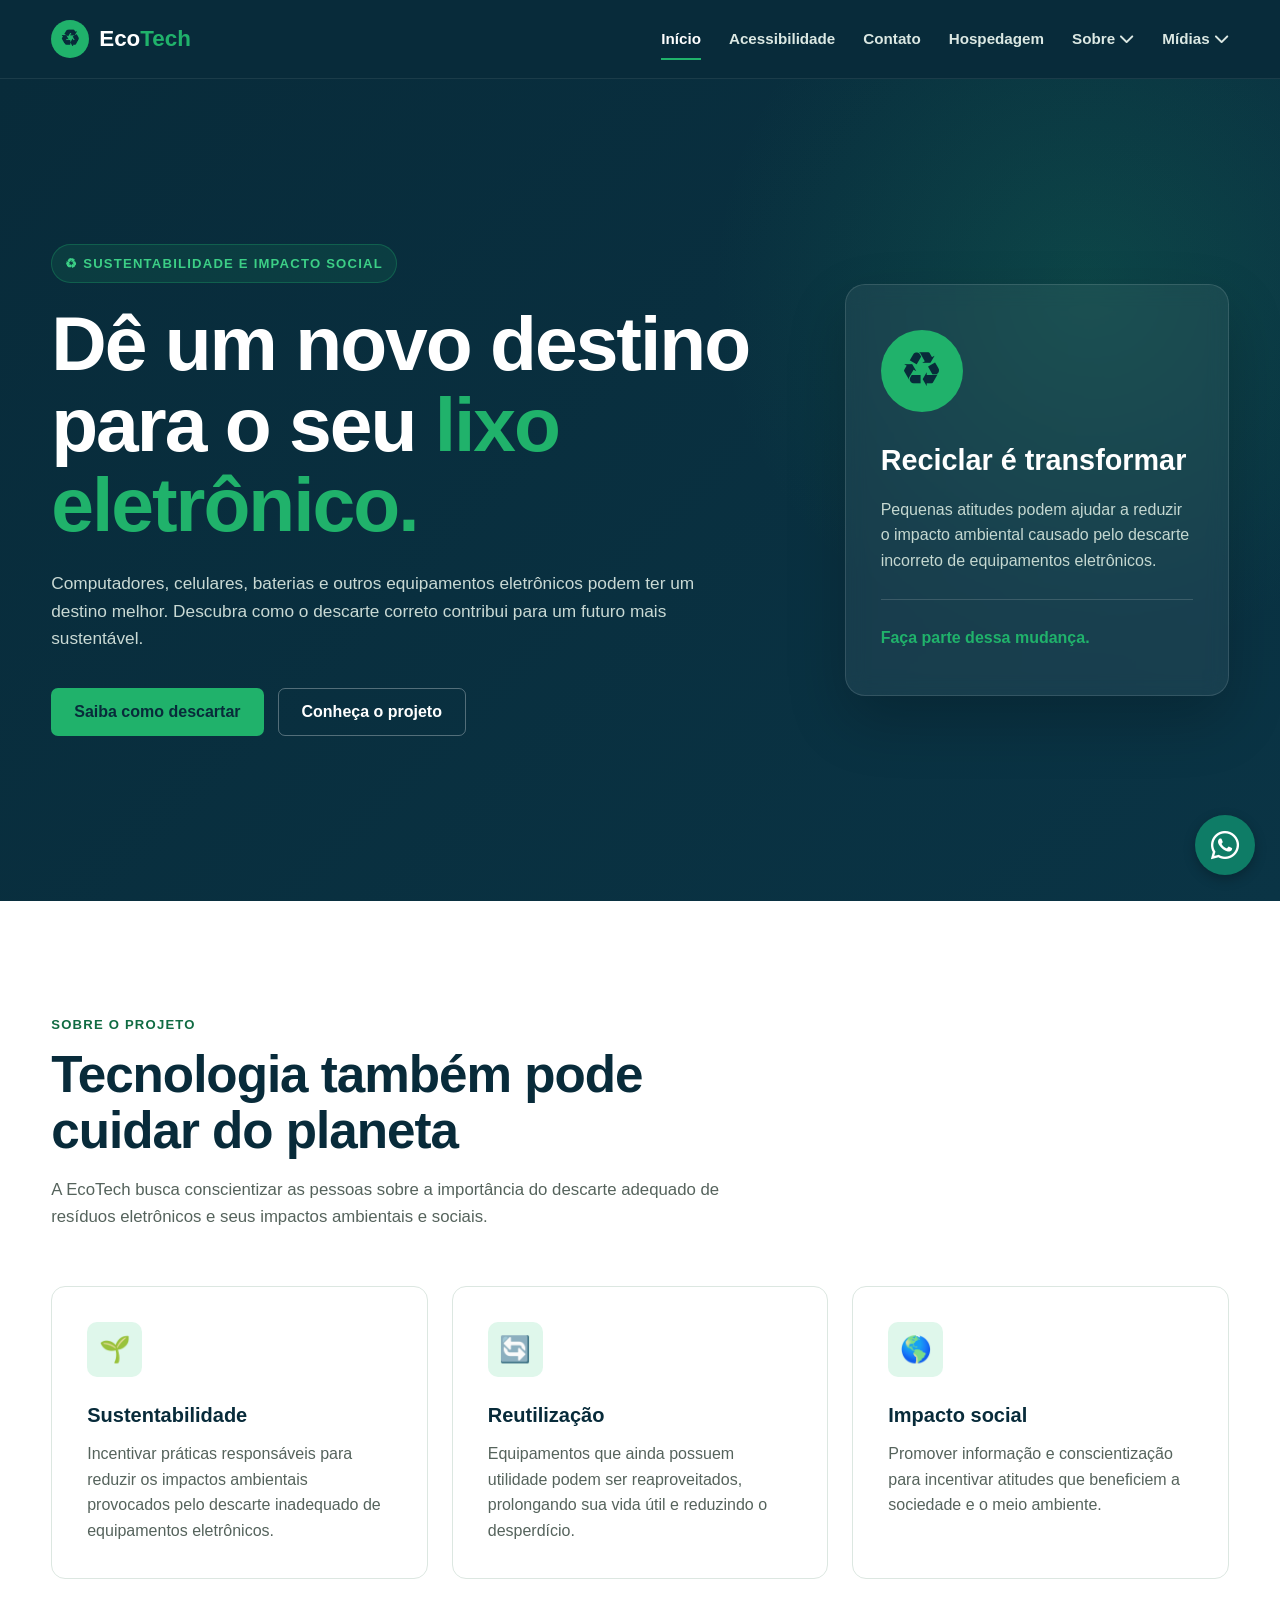
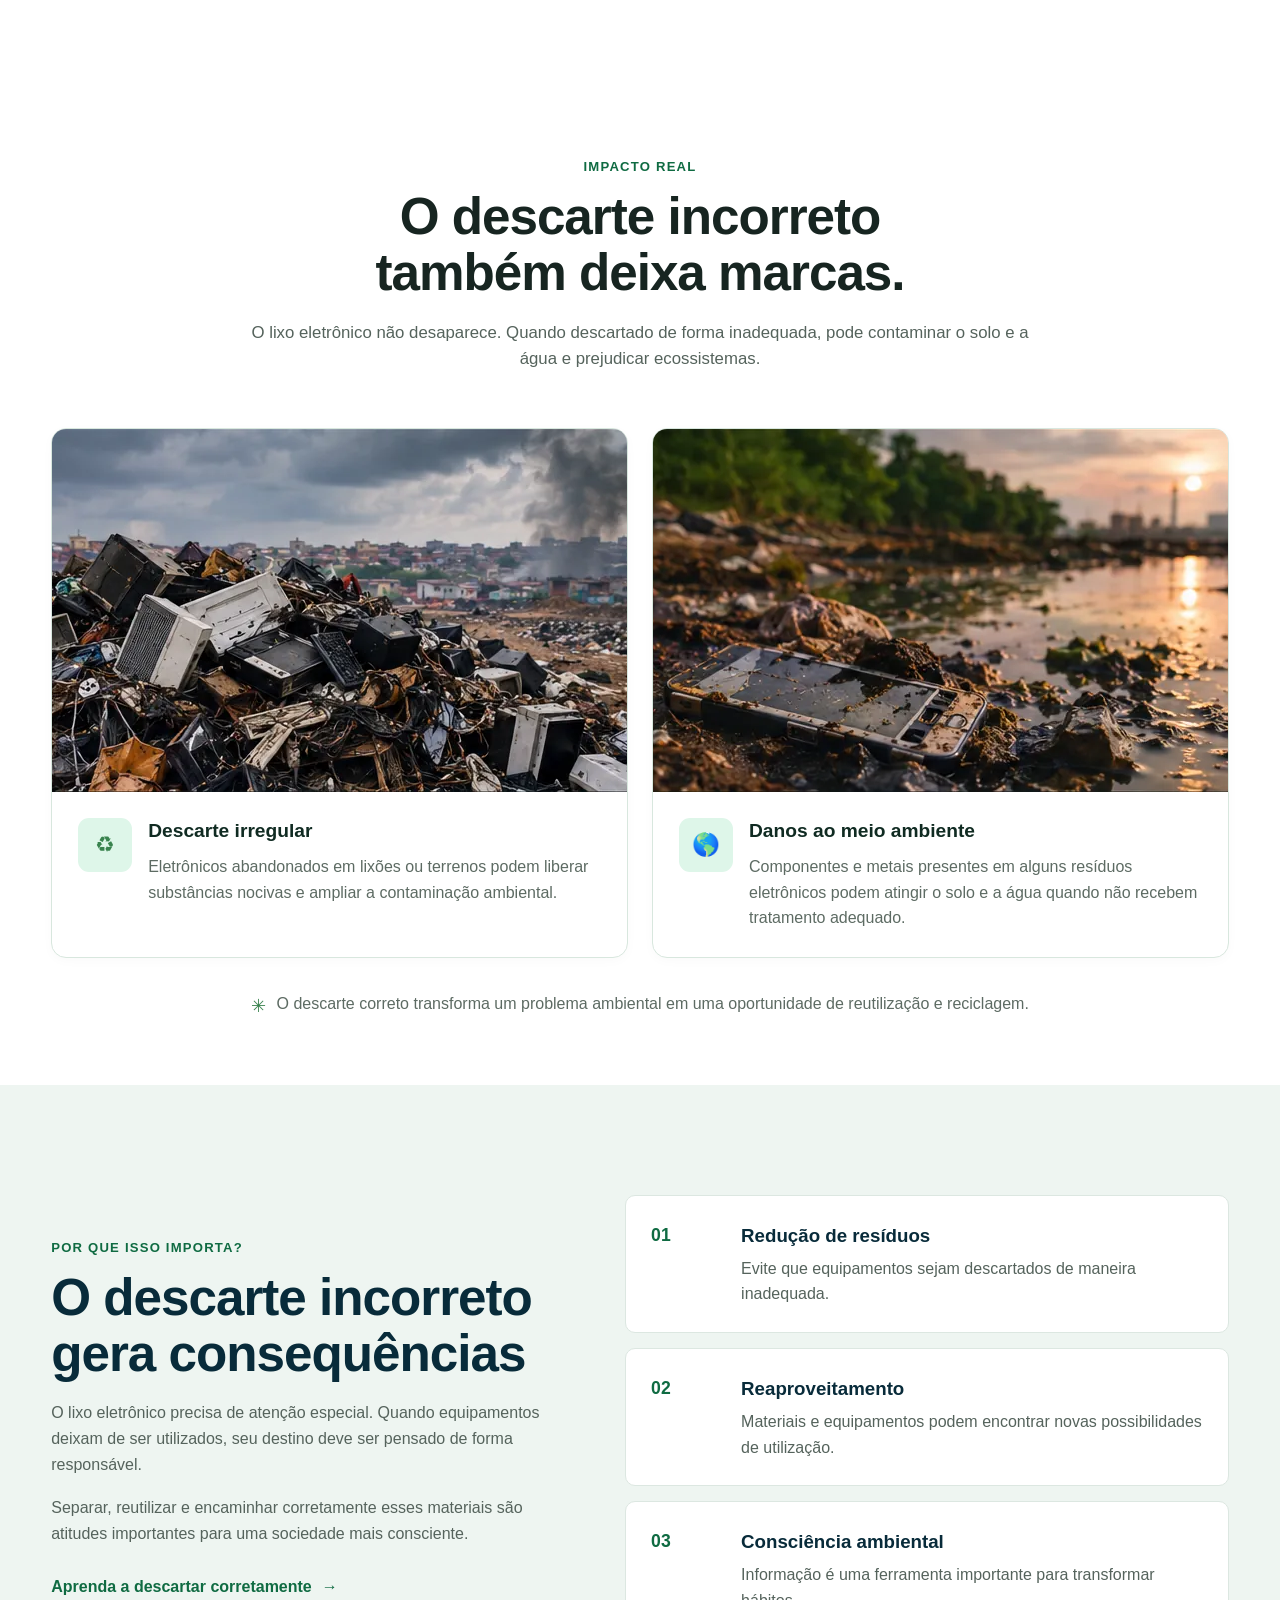
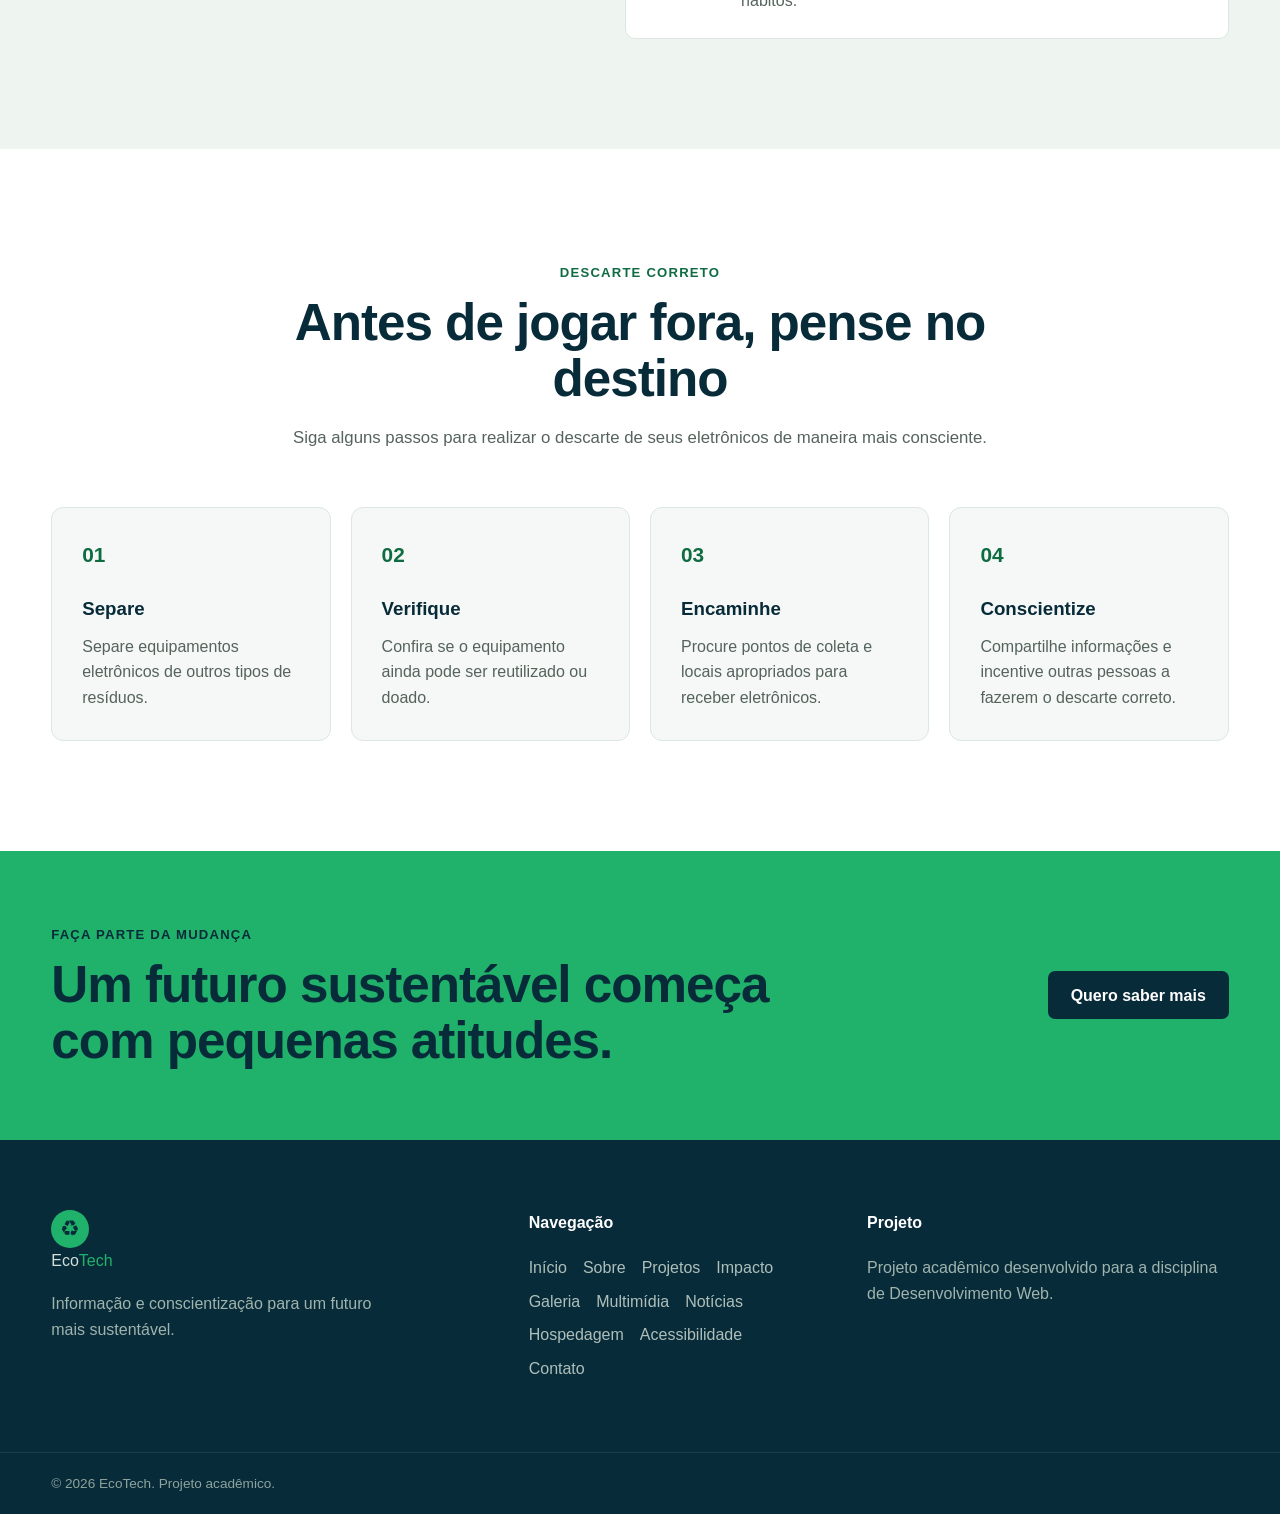
==== commit 8c0644fa: "update footer to grid layoult" ====
--- a/index.html
+++ b/index.html
@@ -7,6 +7,7 @@
     <meta name="keywords" content="reciclagem, lixo eletrônico, sustentabilidade, eletrônicos, descarte correto">
     <meta name="description" content="Projeto de conscientização sobre reciclagem de eletrônicos, descarte correto e sustentabilidade.">
 
+    <link rel="stylesheet" href="css/menu.css">
     <link rel="stylesheet" href="css/header.css">
     <link rel="stylesheet" href="css/index.css">
     <link rel="stylesheet" href="css/acessibilidade.css">
@@ -211,7 +212,7 @@
                 height="363"
                 loading="lazy"
                 decoding="async"
-              />
+              >
                             
               <div class="ecotech-impact-card-content">
                 <span class="ecotech-impact-symbol" aria-hidden="true">♻</span>
@@ -233,7 +234,7 @@
                 height="363"
                 loading="lazy"
                 decoding="async"
-              />
+              >
               <div class="ecotech-impact-card-content">
                 <span class="ecotech-impact-symbol" aria-hidden="true">🌎</span>
                 <div>
--- a/css/menu.css
+++ b/css/menu.css
@@ -0,0 +1,24 @@
+
+/* Rótulo da categoria que agrupa Galeria e Multimídia no rodapé. */
+.footer-nav-label {
+  font-weight: 600;
+}
+
+/* Os links do rodapé fluem em linhas e quebram automaticamente conforme o espaço disponível. */
+.footer-column .footer-links-list {
+  display: flex;
+  flex-flow: row wrap;
+  align-items: flex-start;
+  gap: 8px 16px;
+}
+
+.footer-column .footer-links-list > .footer-nav-label {
+  flex-basis: 100%;
+  margin-top: 4px;
+}
+
+/* Cor padrão do botão flutuante do WhatsApp em todas as páginas, exceto Acessibilidade. */
+.whatsapp-standard .whatsapp-float,
+.whatsapp-standard .whatsapp-float:hover {
+  background-color: #0e7c66 !important;
+}
